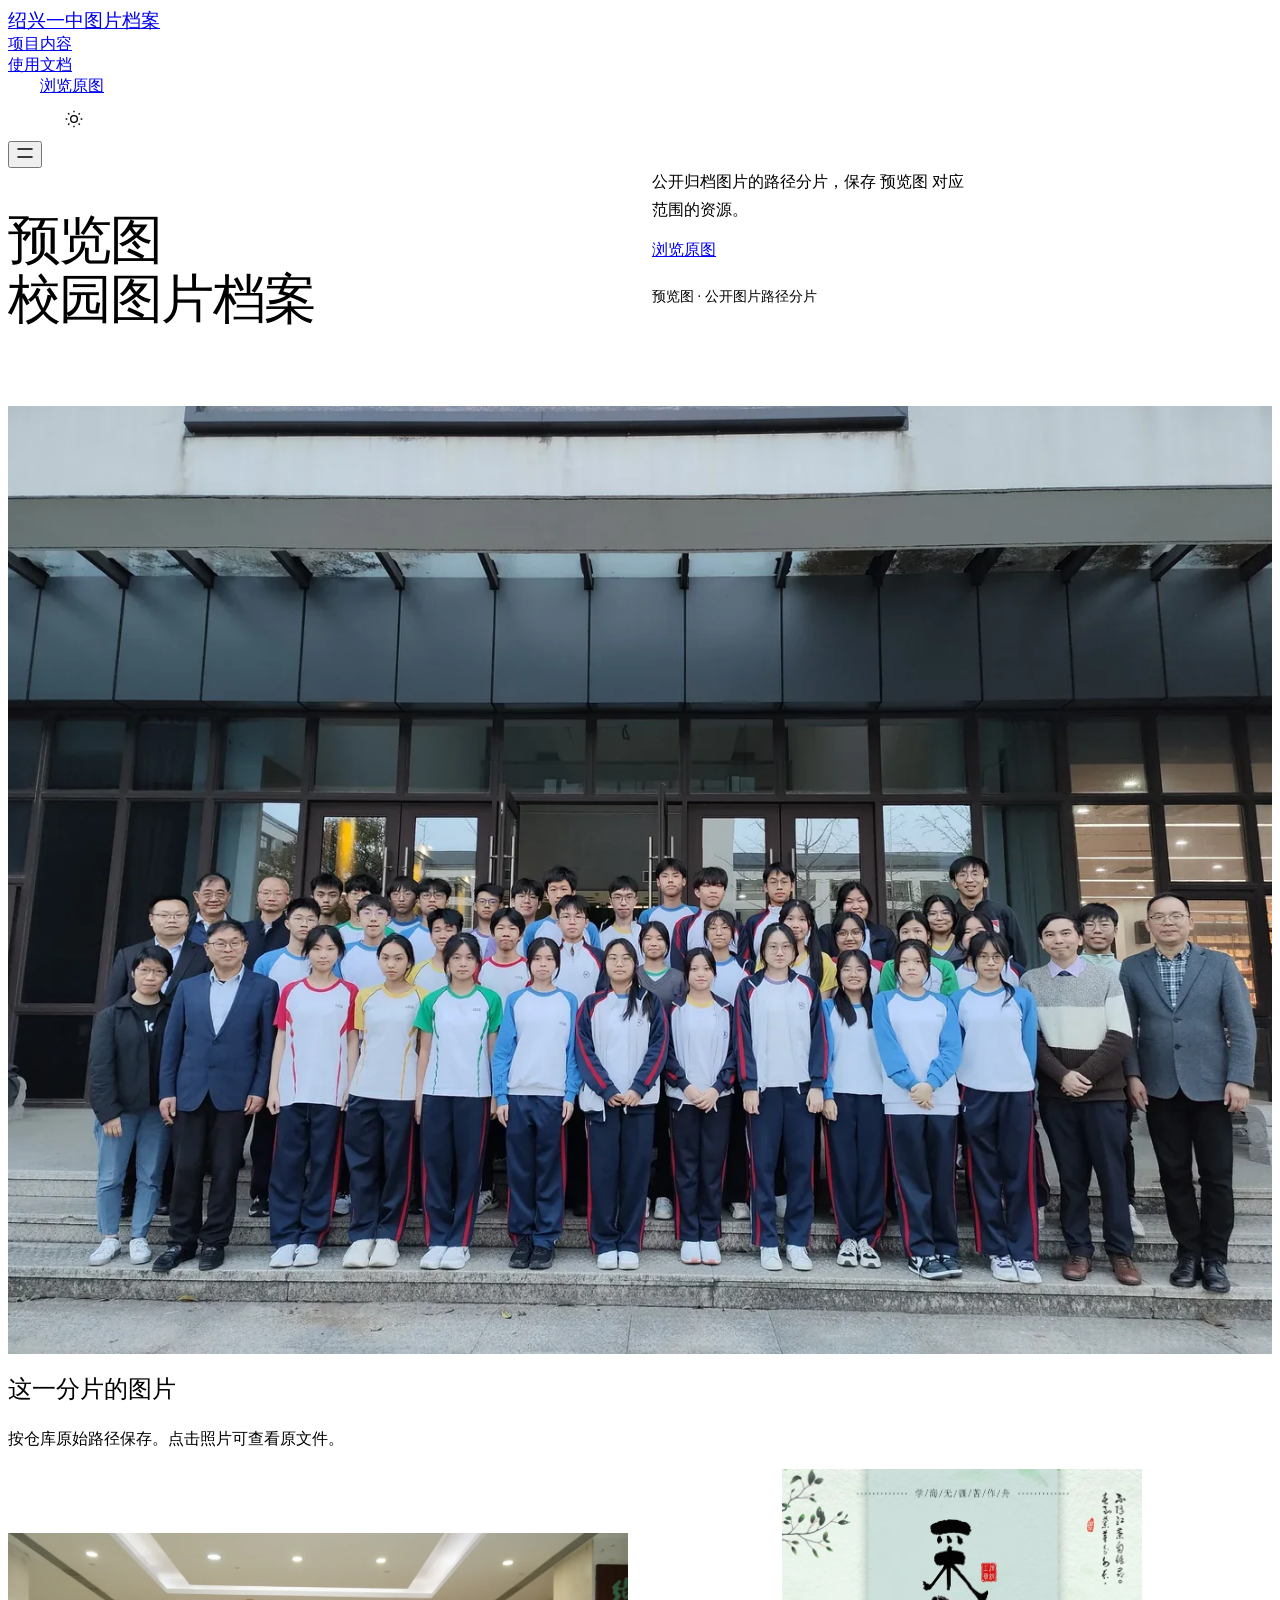
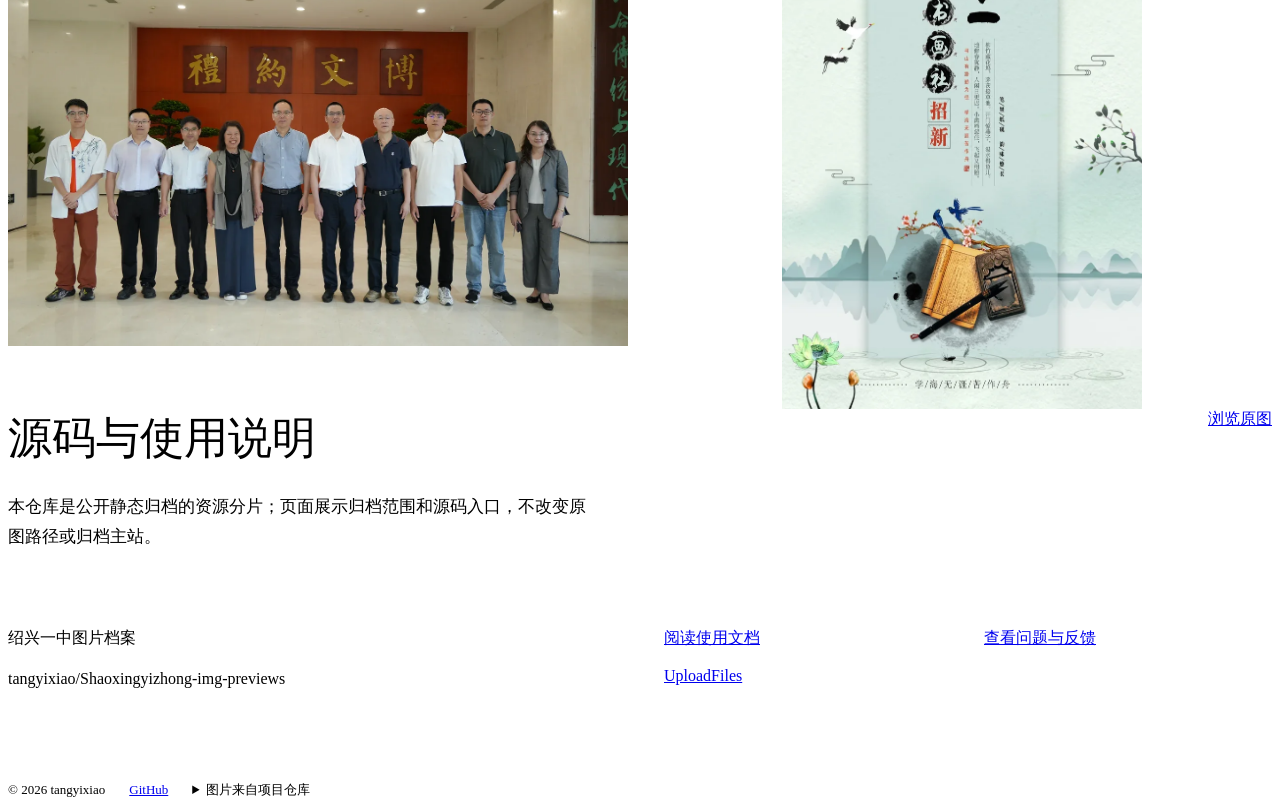
==== index.html @ d306069a "docs(pages): add project introduction website" ====
<!doctype html><html lang="zh-CN" data-type="product" data-radius="sharp" data-buttons="solid" data-motion data-page-mode="short" data-project="Shaoxingyizhong-img-previews"><head><meta charset="utf-8"><meta name="viewport" content="width=device-width, initial-scale=1, viewport-fit=cover"><meta name="page-type" content="product"><meta name="site-kind" content="other"><title>绍兴一中图片档案 · 预览图 校园图片档案</title><meta name="description" content="公开归档图片的路径分片，保存 预览图 对应范围的资源。"><link rel="stylesheet" href="assets/system.css"><link rel="stylesheet" href="assets/ui/cards.css"><link rel="stylesheet" href="assets/motion/motion.css"><link rel="stylesheet" href="assets/layout/layout.css"><link rel="stylesheet" href="assets/page.css"><!-- <html lang="en" data-radius="sharp">; keep this <style> after the links: layout.css resets --ly-scale -->
<style>
:root {
  --p-bg: #ffffff; --p-surface: #f0f0ed; --p-ink: #20201e; --p-muted: #595953;
  --p-accent: #8c3028; --p-accent-ink: #ffffff; --p-action: #8c3028; --p-action-ink: #ffffff;
  --p-inv-bg: #20201e; --p-inv-surface: #2d2d2b; --p-inv-ink: #ffffff; --p-inv-muted: #a2a2a1;
  --p-inv-accent: #ffffff; --p-inv-accent-ink: #20201e; --p-inv-action: #ffffff; --p-inv-action-ink: #20201e;
  --font-display: "Newsreader", Georgia, serif;
  --font-text: "Hanken Grotesk", system-ui, sans-serif;
  --display-weight: 400;
  --display-tracking: -0.018em;
  --display-tracking-xl: -0.025em;
  --ly-scale: 1.06;
}
</style><style>html[data-theme="light"]{--p-bg:#ffffff;--p-surface:#f0f0ed;--p-ink:#20201e;--p-muted:#595953;--p-accent:#8c3028;--p-accent-ink:#ffffff;--p-action:#8c3028;--p-action-ink:#ffffff;color-scheme:light}html[data-theme="dark"]{--p-bg:#131517;--p-surface:#202427;--p-ink:#f0f1f2;--p-muted:#b5bbc1;--p-accent:#e7a297;--p-accent-ink:#131517;--p-action:#e7a297;--p-action-ink:#131517;color-scheme:dark}</style><script src="assets/theme.js"></script><style>.photo-pair img{object-fit:contain}.photo-pair a{background:var(--surface)}@media(min-width:640px){.photo-pair{height:min(660px,calc(100svh - 360px));max-height:none}}</style><link rel="icon" href="favicon.svg" type="image/svg+xml"></head><body><!-- source: tangyixiao/Shaoxingyizhong-img-previews; hero: product; brand/material override of dealer recorded in plans. --><header class="nav"><div class="wrap nav__bar"><a class="skip-link" href="#top">跳到正文</a><a class="nav__logo" href="#top">绍兴一中图片档案</a><nav class="nav__links" aria-label="章节导航"><div class="nav__item"><a class="nav__link" href="#work">项目内容</a></div><div class="nav__item"><a class="nav__link" href="docs.html">使用文档</a></div></nav><div class="nav__actions"><a class="btn btn--primary" href="https://github.com/tangyixiao/Shaoxingyizhong-img-previews">浏览原图</a><button class="theme-toggle" type="button" data-theme-toggle aria-label="切换深浅色" aria-pressed="false"><svg width="20" height="20" viewBox="0 0 24 24" fill="none" stroke="currentColor" stroke-width="1.6" aria-hidden="true"><circle cx="12" cy="12" r="4"/><path d="M12 2v2m0 16v2M2 12h2m16 0h2M5 5l1.5 1.5m11 11L19 19M5 19l1.5-1.5m11-11L19 5"/></svg></button></div><button class="nav__toggle" type="button" aria-expanded="false" aria-label="菜单"><svg width="18" height="18" viewBox="0 0 18 18" aria-hidden="true"><path d="M2 5h14M2 13h14" stroke="currentColor" stroke-width="1.6" stroke-linecap="round"/></svg></button></div></header><main><section class="hero hero--product" id="top"><div class="wrap"><div class="hero-text hero__in"><div class="hero__head"><div><h1 id="hero-h">预览图<br>校园图片档案</h1></div><div class="product-intro"><p class="hero__lead">公开归档图片的路径分片，保存 预览图 对应范围的资源。</p><div class="btn-row"><a class="btn btn--primary" href="https://github.com/tangyixiao/Shaoxingyizhong-img-previews">浏览原图</a></div><p class="project-fact">预览图 · 公开图片路径分片</p></div></div><div class="hero__stage material-stage"><a class="project-picture m-zoom picture--contain" href="https://github.com/tangyixiao/Shaoxingyizhong-img-previews/blob/main/UploadFiles/xwzx/2024/3/202403291058050871.cdn-preview.jpg"><img src="assets/media/photo-1.webp" alt="学生集体合影，来自绍兴一中公开图片归档" fetchpriority="high"></a></div></div></div></section><section class="section ground-surface" id="work"><div class="wrap"><div class="section-head"><h2>这一分片的图片</h2><p>按仓库原始路径保存。点击照片可查看原文件。</p></div><div class="photo-pair"><a class="m-zoom" href="https://github.com/tangyixiao/Shaoxingyizhong-img-previews/blob/main/UploadFiles/xwzx/2026/8/202608201626529728.cdn-preview.jpg"><img src="assets/media/photo-2.webp" alt="交流活动合影，来自绍兴一中公开图片归档"></a><a class="m-zoom" href="https://github.com/tangyixiao/Shaoxingyizhong-img-previews/blob/main/UploadFiles/xwzx/2022/9/202209270935362743.cdn-preview.jpg"><img src="assets/media/photo-3.webp" alt="校园活动海报，来自绍兴一中公开图片归档"></a></div></div></section></main><footer class="footer closing footer--columns" id="use"><div class="wrap"><div class="closing-head"><h2>源码与使用说明</h2><p>本仓库是公开静态归档的资源分片；页面展示归档范围和源码入口，不改变原图路径或归档主站。</p><a class="btn btn--primary" href="https://github.com/tangyixiao/Shaoxingyizhong-img-previews">浏览原图</a></div><div class="closing-directory"><div class="footer__grid"><div><p class="footer-name">绍兴一中图片档案</p><p>tangyixiao/Shaoxingyizhong-img-previews</p></div><div class="resource-links"><a class="link" href="https://github.com/tangyixiao/Shaoxingyizhong-img-previews/blob/main/README.md">阅读使用文档</a><a class="link" href="https://github.com/tangyixiao/Shaoxingyizhong-img-previews/issues">查看问题与反馈</a><a class="link" href="https://github.com/tangyixiao/Shaoxingyizhong-img-previews/tree/main/UploadFiles">UploadFiles</a></div></div><div class="footer__legal"><span>© 2026 tangyixiao</span><a href="https://github.com/tangyixiao/Shaoxingyizhong-img-previews">GitHub</a><details class="credits"><summary>图片来自项目仓库</summary><ul><li><a href="https://github.com/tangyixiao/Shaoxingyizhong-img-previews/blob/main/UploadFiles/xwzx/2024/3/202403291058050871.cdn-preview.jpg">photo-1.webp</a></li><li><a href="https://github.com/tangyixiao/Shaoxingyizhong-img-previews/blob/main/UploadFiles/xwzx/2026/8/202608201626529728.cdn-preview.jpg">photo-2.webp</a></li><li><a href="https://github.com/tangyixiao/Shaoxingyizhong-img-previews/blob/main/UploadFiles/xwzx/2022/9/202209270935362743.cdn-preview.jpg">photo-3.webp</a></li></ul></details></div></div></div></footer><script type="module" src="assets/system.js"></script><script type="module" src="assets/motion/motion.js"></script><script type="module" src="assets/layout/layout.js"></script></body></html>
---- assets/page.css ----
/* Page composition over the unmodified taste system. Source excerpts and photographs are the work. */
:root{--font-text:"Geist","PingFang SC","Microsoft YaHei",sans-serif;--font-display:"Geist","PingFang SC","Microsoft YaHei",sans-serif}
h1,h2,h3{font-weight:500;text-wrap:balance}h1{max-width:16ch}p{line-height:1.75}.nav__logo{font-size:19px;max-width:45%;overflow-wrap:anywhere}.nav__links{margin-left:auto}.nav__actions{margin-left:32px}.project-fact{margin-top:32px;font-size:14px;color:var(--muted)}
.hero__text{min-width:0}.hero__lead{max-width:40ch}.hero__media.material-media{background:none;border:0;box-shadow:none}.hero__media.material-media> *{width:100%;height:100%;display:block}.material-media .source-preview{height:100%;min-height:480px}.project-picture{display:block;overflow:hidden;width:100%;height:100%;background:var(--surface)}.project-picture img{width:100%;height:100%;object-fit:cover;display:block}.picture--contain img{object-fit:contain}.picture--contain{background:var(--surface)}
.material-stage{overflow:hidden;min-height:0}.material-stage>.project-picture{border-radius:0;background:transparent}.material-stage .picture--contain img{object-fit:contain}.source-preview{display:flex;flex-direction:column;border:1px solid var(--line);background:var(--surface);overflow:hidden;border-radius:var(--r-lg);color:var(--ink)}.source-path{font:500 14px/1.5 var(--font-mono);padding:20px 24px;border-bottom:1px solid var(--line);overflow-wrap:anywhere}.source-preview pre{margin:0;padding:28px 24px;overflow:auto;white-space:pre-wrap;overflow-wrap:anywhere;min-height:0;font:400 15px/1.85 var(--font-mono);color:var(--ink)}
.project-fact:empty{display:none}.statement-source{margin-top:48px;height:320px}.statement-source .source-preview{height:100%}.hero--statement h1{max-width:18ch}.hero--statement .hero__lead{max-width:62ch}.hero--statement .hero__in{max-width:none}
.hero__head{display:grid;grid-template-columns:minmax(0,7fr) minmax(0,4fr);gap:72px}.hero--product h1{font-size:clamp(42px,5vw,72px);max-width:18ch;letter-spacing:-.035em;line-height:1.1}.hero--product .hero__lead{margin-top:0}.hero--product .material-stage{height:100%;min-height:260px;margin-top:32px}.product-intro{align-self:start}.product-intro .project-fact{margin-top:24px}
.work-grid{display:grid;grid-template-columns:minmax(0,5fr) minmax(0,6fr);gap:calc(100% / 12 + 24px)}.feature-rows{margin:0;padding:0;list-style:none}.feature-rows li{padding:24px 0;border-bottom:1px solid var(--line)}.feature-rows li:first-child{padding-top:0}.feature-rows h3{font-size:24px;line-height:1.4;margin:0 0 12px}.feature-rows p{margin:0;font-size:16px;line-height:1.75}.work-material{min-width:0;min-height:400px}.usage-block{height:100%;background:var(--surface);padding:32px;border:1px solid var(--line);border-radius:var(--r-lg);display:flex;flex-direction:column;gap:24px;justify-content:center}.usage-block>p{font-size:20px;margin:0}.usage-block pre{font:400 16px/1.8 var(--font-mono);margin:0;white-space:pre-wrap;overflow-wrap:anywhere}.usage-block .link{align-self:flex-start}.supporting-pictures{display:grid;grid-template-columns:1fr;gap:24px;height:100%;max-height:480px}.supporting-pictures>.project-picture{min-height:0;max-height:228px}.supporting-pictures>.project-picture:only-child{max-height:480px}
.photo-pair{display:grid;grid-template-columns:1fr 1fr;gap:24px;height:calc(100% - 140px);min-height:300px;max-height:520px}.photo-pair a{display:block;overflow:hidden}.photo-pair img{width:100%;height:100%;object-fit:cover;display:block}.flag-field{display:grid;grid-template-columns:repeat(4,1fr);gap:48px;align-items:center;justify-items:center;width:100%;height:100%}.flag-field a{display:block;width:100%;overflow:hidden}.flag-field img{display:block;width:100%;height:auto;max-height:320px;object-fit:contain;image-rendering:auto}
.closing-head{display:grid;grid-template-columns:1fr auto;gap:24px 72px;align-content:start}.closing-head h2{grid-column:1;font-size:clamp(30px,3.4vw,48px);margin:0}.closing-head>p{grid-column:1;max-width:68ch;margin:0;font-size:17px}.closing-head>.btn{grid-column:2;grid-row:1/3;align-self:start}.closing-directory{display:flex;flex-direction:column;justify-content:flex-end;min-height:0}.footer.closing>.wrap{display:grid;grid-template-rows:1fr 1fr;gap:48px}.footer__grid{display:grid;grid-template-columns:1fr 1fr;gap:48px}.footer-name{font-size:32px;line-height:1.3;font-weight:500;margin:0 0 16px}.footer__grid p{font-size:16px}.resource-links{display:grid;grid-template-columns:1fr 1fr;gap:18px 32px;align-content:start}.resource-links .link{font-size:16px;overflow-wrap:anywhere;justify-self:start}.footer__legal{display:flex;align-items:baseline;flex-wrap:wrap;gap:24px;font-size:13px;border-top:1px solid var(--line);margin-top:48px;padding-top:24px}.credits summary{cursor:pointer}.credits ul{padding-left:16px}.credits a{overflow-wrap:anywhere}
html[data-project="OJ-NEXUS"] .source-preview,html[data-project="OJ-NEXUS"] .usage-block{border-radius:4px}html[data-project="OJ-NEXUS"] *{animation:none!important}
@media(min-width:640px) and (max-width:1023px){.work-grid{grid-template-columns:1fr;gap:32px}.feature-rows{display:grid;grid-template-columns:repeat(3,1fr);gap:24px}.feature-rows li{padding:0;border:0}.feature-rows h3{font-size:20px}.work-material{min-height:260px;height:300px}.hero__head{gap:32px}.material-media .source-preview{min-height:240px}.photo-pair{height:440px}.statement-source{height:300px}}
@media(max-width:639px){.nav__logo{font-size:16px;max-width:48%}.nav__actions{margin-left:auto}.nav__actions .btn{padding-inline:16px;font-size:14px}.hero--split h1,.hero--statement h1,.hero--product h1{font-size:clamp(30px,9vw,38px);line-height:1.15;max-width:18ch}.hero__lead{font-size:18px;line-height:1.65}.project-fact{margin-top:16px;font-size:13px}.hero__media.material-media{height:auto;min-height:0;flex:1}.material-media .source-preview{min-height:0;height:100%}.source-path{padding:12px 16px;font-size:13px}.source-preview pre{padding:16px;font-size:13px;line-height:1.7}.hero__head{display:block}.hero--product .hero__lead{margin-top:20px}.hero--product .material-stage{min-height:180px;margin-top:24px;flex:1}.hero--product .hero__in{display:flex;flex-direction:column}.hero--product .product-intro .project-fact{margin-top:16px}.work-grid{grid-template-columns:1fr;gap:32px}.feature-rows{display:block}.feature-rows li{padding:16px 0}.feature-rows h3{font-size:20px;margin-bottom:8px}.feature-rows p{font-size:16px}.work-material{min-height:220px;height:260px}.usage-block{padding:24px;gap:16px}.usage-block pre{font-size:14px}.photo-pair{grid-template-columns:1fr;gap:16px;height:calc(100% - 130px);max-height:none;min-height:0}.photo-pair a{min-height:180px}.flag-field{grid-template-columns:repeat(2,1fr);gap:24px}.flag-field img{max-height:140px}.statement-source{height:220px;margin-top:24px}.closing-head{display:flex;flex-direction:column;gap:24px}.closing-head>p{font-size:16px}.closing-head>.btn{align-self:stretch}.footer.closing>.wrap{grid-template-rows:auto 1fr;gap:48px}.footer__grid{grid-template-columns:1fr;gap:24px}.footer-name{font-size:28px}.resource-links{gap:16px}.footer__legal{margin-top:32px;gap:16px}.supporting-pictures{max-height:260px;grid-template-columns:1fr 1fr;gap:12px}.supporting-pictures>.project-picture{max-height:none}.photo-pair img{object-fit:cover}#work:has(.work-grid){--hm:2}#use{--hm:2}}
.skip-link{position:absolute;left:-10000px;top:auto;width:1px;height:1px;overflow:hidden}.skip-link:focus{left:var(--gutter);top:8px;width:auto;height:auto;background:var(--bg);padding:16px;z-index:20}.hero__head>:first-child{grid-column:1}.hero__head>.product-intro{grid-column:2}.hero--product .hero__stage.material-stage{border-radius:0}
@media(min-width:640px) and (max-width:1023px){.work-material{height:42vh;min-height:320px}.supporting-pictures{max-height:none}.supporting-pictures>.project-picture:only-child{max-height:none}.supporting-pictures>.project-picture{max-height:none;flex:1}.supporting-pictures{grid-template-rows:1fr 1fr}}
@media(max-width:639px){#work:has(.work-grid),#use{--hm:1}.nav__logo{max-width:53%;font-size:15px}.nav__actions{margin-left:auto}.nav__actions .btn{padding-inline:12px}.hero--product .hero__stage.material-stage{aspect-ratio:auto;flex:1}.hero__head>:first-child,.hero__head>.product-intro{grid-column:auto}}
.theme-toggle{height:44px;width:44px;display:grid;place-items:center;flex:0 0 44px;cursor:pointer;color:var(--ink);background:transparent;border:1px solid var(--line);border-radius:var(--r-btn);margin-left:12px;transition:background 180ms,transform 180ms}.theme-toggle:hover{background:var(--surface)}.theme-toggle:active{transform:translateY(1px)}.theme-toggle:focus-visible{outline:2px solid var(--accent);outline-offset:3px}
@media(min-width:1024px){.work-material{height:500px;min-height:500px}.work-material>.source-preview{height:100%}.hero--split h1{font-size:clamp(38px,4.5vw,64px)}}
@media(max-width:639px){.nav__logo{max-width:42%;font-size:14px}.nav__actions{margin-left:auto}.nav__toggle{margin-left:8px}.theme-toggle{margin-left:8px;width:36px;flex-basis:36px;height:40px}.nav__actions .btn{font-size:13px;padding-inline:10px}.nav__logo{line-height:1.3}.hero--product h1{font-size:32px}.source-path{line-height:1.6}}
@media(min-width:1024px){.hero__head{grid-template-columns:repeat(12,minmax(0,1fr));gap:24px;align-items:start}.hero__head>:first-child{grid-column:1/span 6}.hero__head>.product-intro{grid-column:7/span 6}.hero--product h1,.hero--split h1{font-size:60px}.work-grid{grid-template-columns:repeat(12,minmax(0,1fr));gap:24px}.feature-rows{grid-column:1/span 6;padding-right:48px}.work-material{grid-column:7/span 6}.work-grid .source-preview{height:100%}}
@media(min-width:640px) and (max-width:1023px){.hero__head{display:block}.product-intro{margin-top:24px}.product-intro .hero__lead{max-width:60ch}.hero--product h1{max-width:none}.hero__head .project-fact{margin-top:16px}.hero--product .hero__stage.material-stage{margin-top:24px}}
@media(max-width:639px){.work-material{height:236px;min-height:236px}.feature-rows h3{font-size:19px}.feature-rows li{padding:14px 0}.feature-rows p{line-height:1.65}}
@media(min-width:1024px){.work-material{height:min(500px,calc(100svh - 300px));min-height:0}.hero--product h1{font-size:clamp(40px,4.16vw,60px)}}
.work-material>.source-preview{height:100%}.source-preview pre{flex:1}.usage-block{justify-content:space-between}.supporting-pictures:has(>:only-child){grid-template-rows:1fr}
/* Real quoted source can contain arrays, Markdown brackets and the word placeholder.
   Keep kit diagnostics intact, but do not outline authentic source as unfinished page copy. */
.source-preview code[data-placeholder],.usage-block code[data-placeholder],.docs-markdown [data-placeholder]{outline:none}
.hero--product .hero__stage.material-stage{background:none}
.nav:not(.is-open) .nav__actions>.theme-toggle{display:grid}
@media(max-width:639px){.nav__logo{white-space:normal;max-width:40%;font-size:13px;line-height:1.35;min-width:0}.nav__bar{gap:8px}.nav__actions{gap:8px}.nav .nav__actions>.theme-toggle{margin-left:0}}
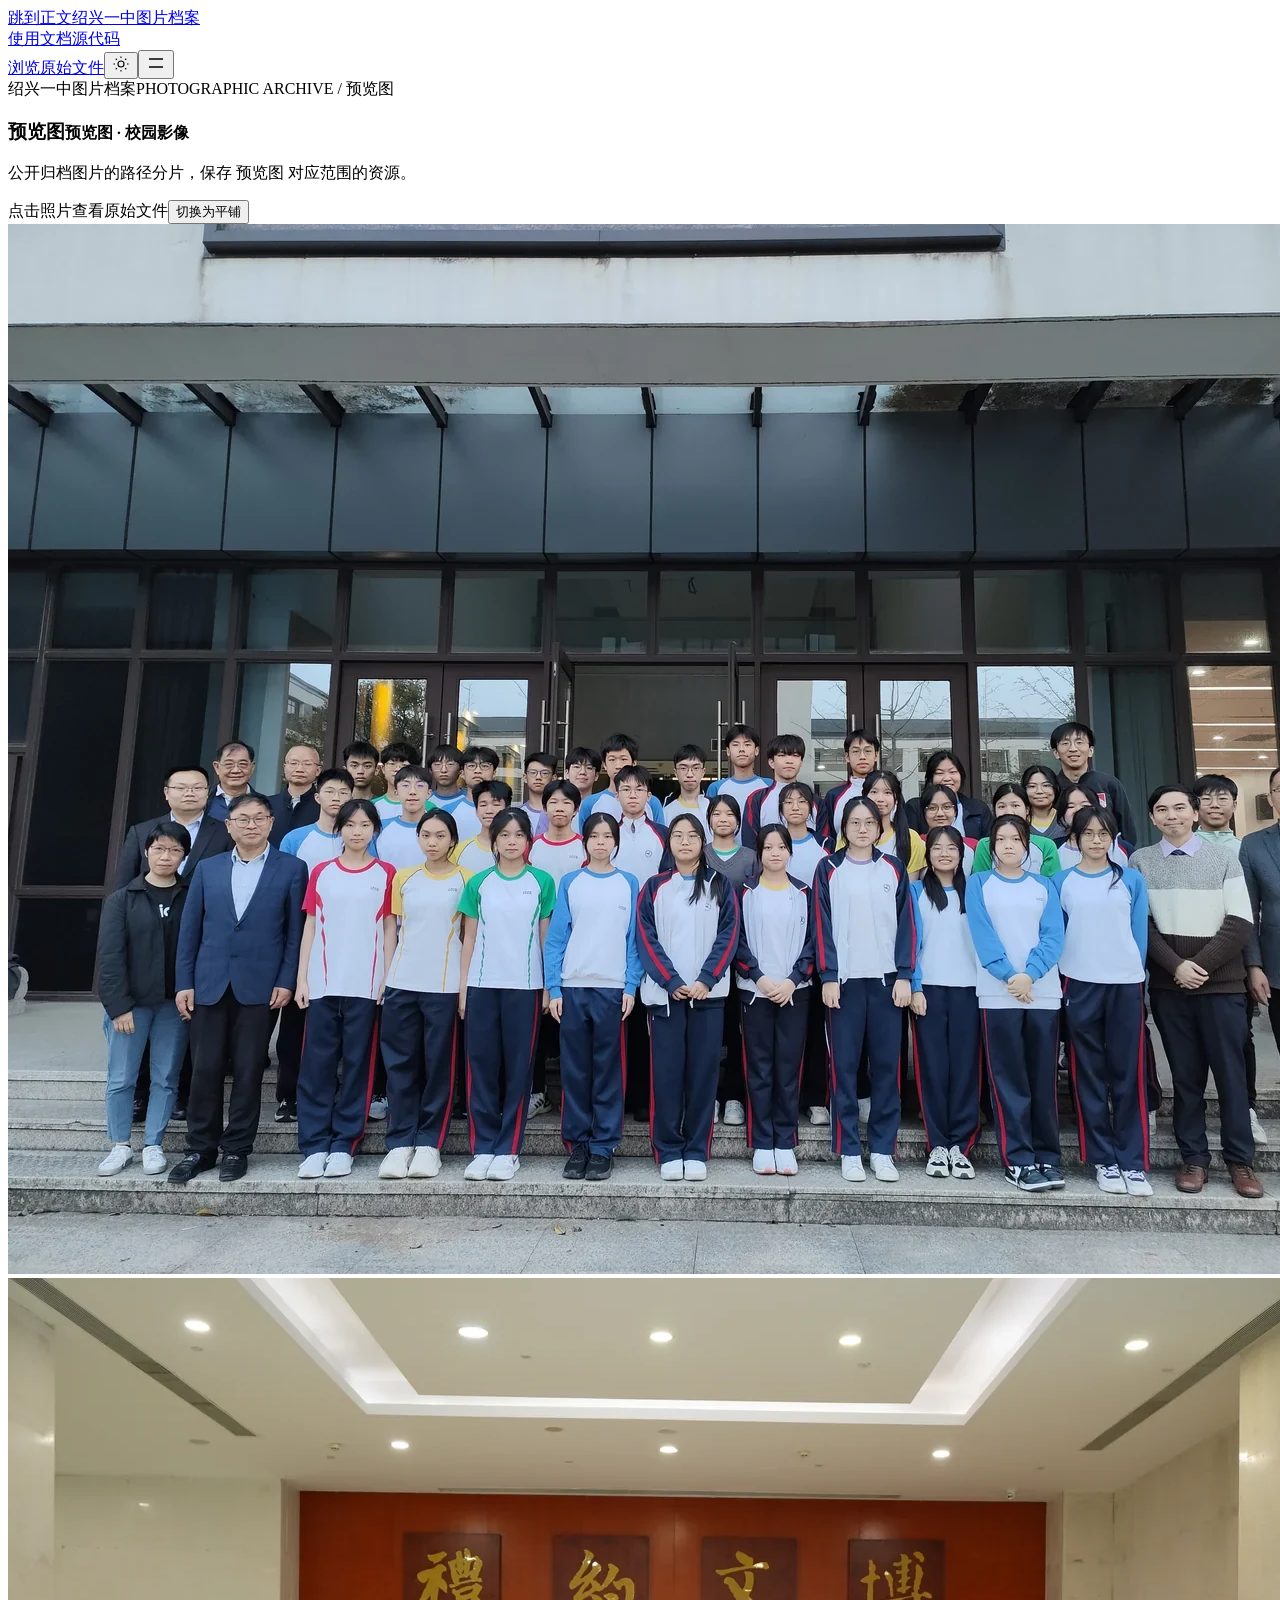
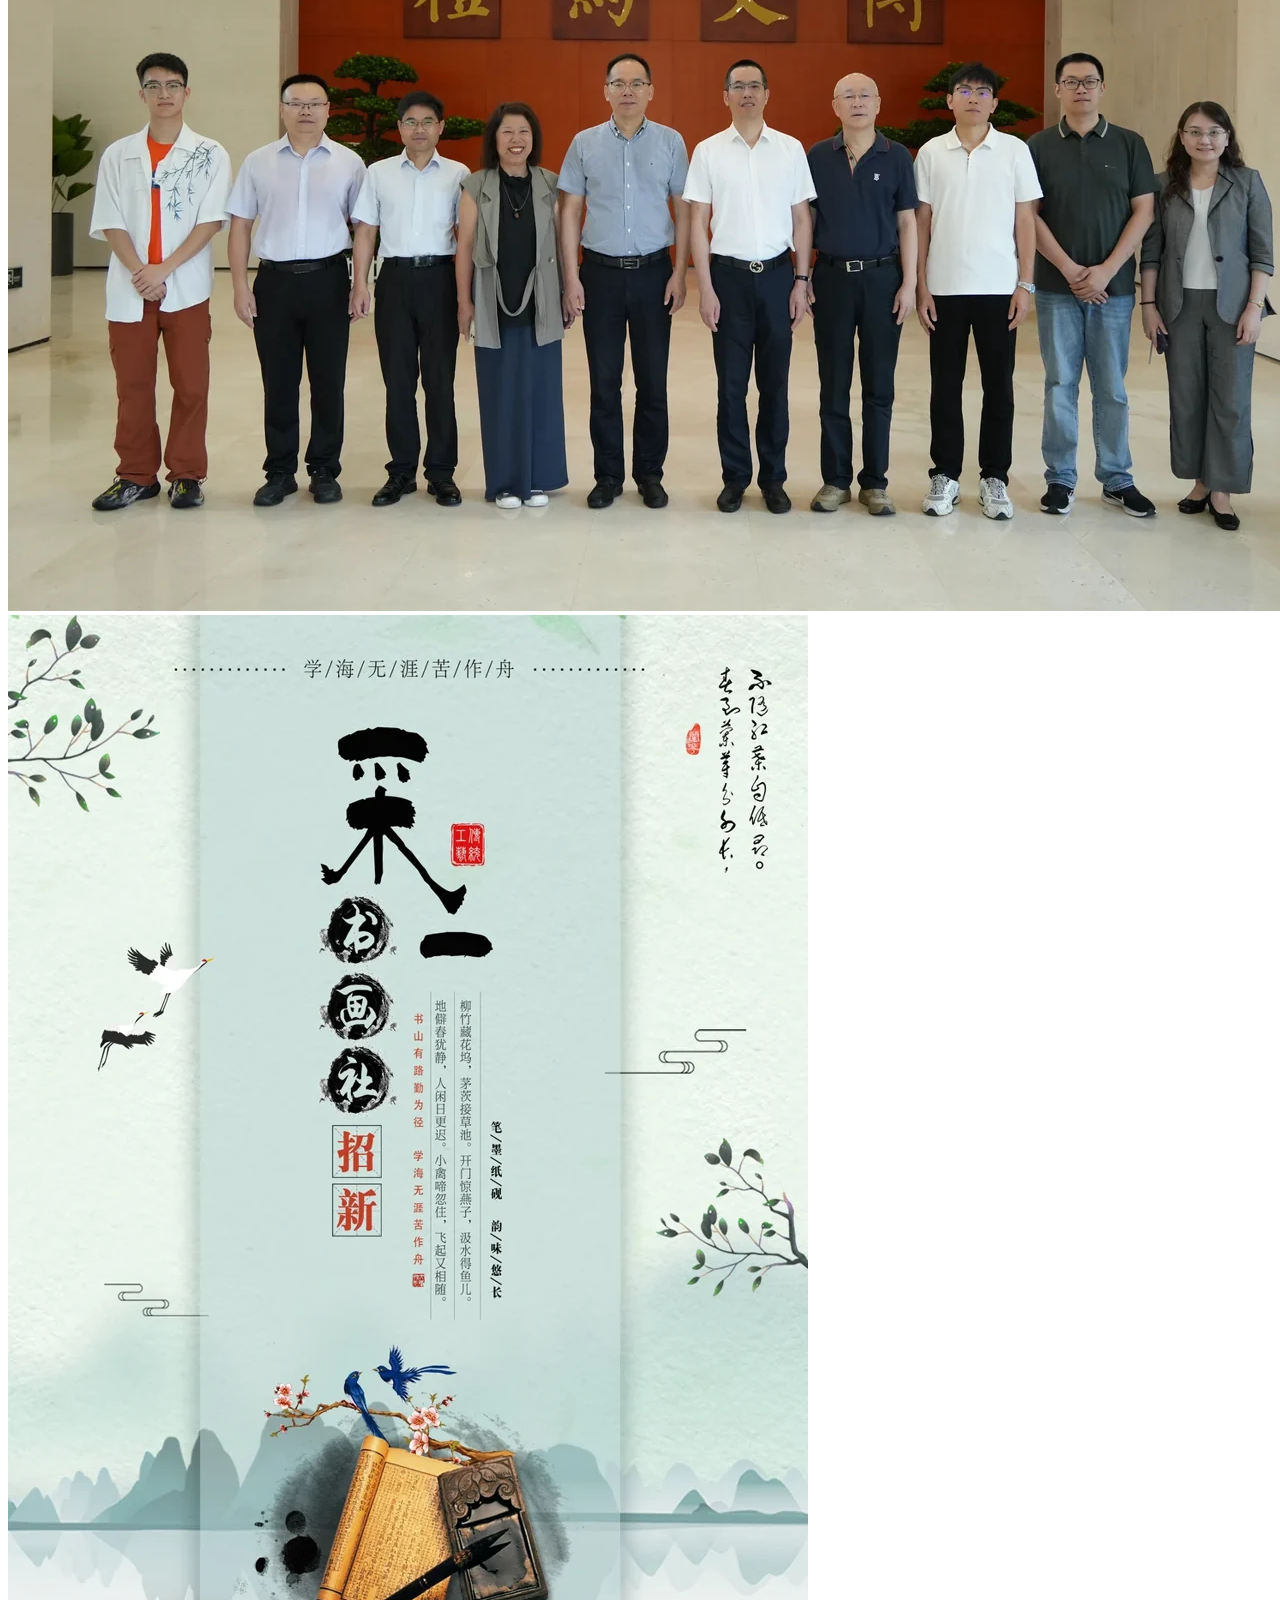
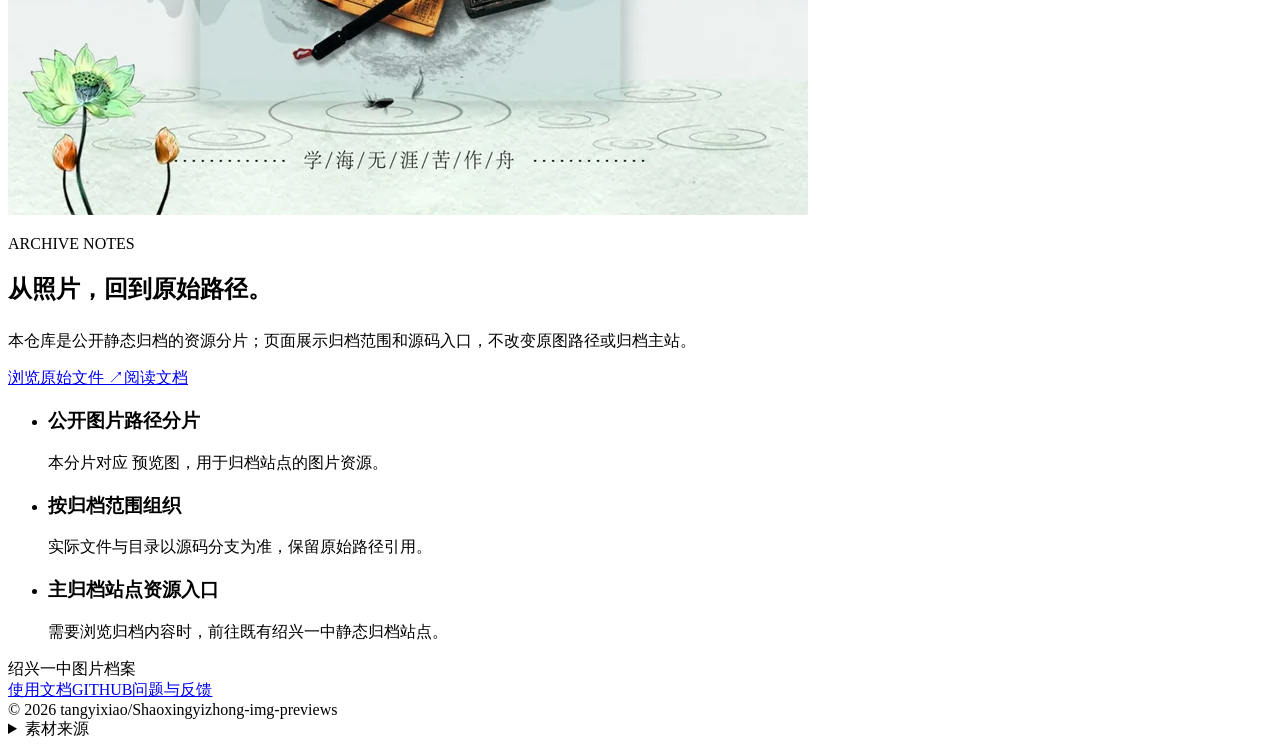
==== commit abdfa695: "docs(pages): polish source and mobile presentation" ====
--- a/index.html
+++ b/index.html
@@ -1,15 +1 @@
-<!doctype html><html lang="zh-CN" data-type="product" data-radius="sharp" data-buttons="solid" data-motion data-page-mode="short" data-project="Shaoxingyizhong-img-previews"><head><meta charset="utf-8"><meta name="viewport" content="width=device-width, initial-scale=1, viewport-fit=cover"><meta name="page-type" content="product"><meta name="site-kind" content="other"><title>绍兴一中图片档案 · 预览图 校园图片档案</title><meta name="description" content="公开归档图片的路径分片，保存 预览图 对应范围的资源。"><link rel="stylesheet" href="assets/system.css"><link rel="stylesheet" href="assets/ui/cards.css"><link rel="stylesheet" href="assets/motion/motion.css"><link rel="stylesheet" href="assets/layout/layout.css"><link rel="stylesheet" href="assets/page.css"><!-- <html lang="en" data-radius="sharp">; keep this <style> after the links: layout.css resets --ly-scale -->
-<style>
-:root {
-  --p-bg: #ffffff; --p-surface: #f0f0ed; --p-ink: #20201e; --p-muted: #595953;
-  --p-accent: #8c3028; --p-accent-ink: #ffffff; --p-action: #8c3028; --p-action-ink: #ffffff;
-  --p-inv-bg: #20201e; --p-inv-surface: #2d2d2b; --p-inv-ink: #ffffff; --p-inv-muted: #a2a2a1;
-  --p-inv-accent: #ffffff; --p-inv-accent-ink: #20201e; --p-inv-action: #ffffff; --p-inv-action-ink: #20201e;
-  --font-display: "Newsreader", Georgia, serif;
-  --font-text: "Hanken Grotesk", system-ui, sans-serif;
-  --display-weight: 400;
-  --display-tracking: -0.018em;
-  --display-tracking-xl: -0.025em;
-  --ly-scale: 1.06;
-}
-</style><style>html[data-theme="light"]{--p-bg:#ffffff;--p-surface:#f0f0ed;--p-ink:#20201e;--p-muted:#595953;--p-accent:#8c3028;--p-accent-ink:#ffffff;--p-action:#8c3028;--p-action-ink:#ffffff;color-scheme:light}html[data-theme="dark"]{--p-bg:#131517;--p-surface:#202427;--p-ink:#f0f1f2;--p-muted:#b5bbc1;--p-accent:#e7a297;--p-accent-ink:#131517;--p-action:#e7a297;--p-action-ink:#131517;color-scheme:dark}</style><script src="assets/theme.js"></script><style>.photo-pair img{object-fit:contain}.photo-pair a{background:var(--surface)}@media(min-width:640px){.photo-pair{height:min(660px,calc(100svh - 360px));max-height:none}}</style><link rel="icon" href="favicon.svg" type="image/svg+xml"></head><body><!-- source: tangyixiao/Shaoxingyizhong-img-previews; hero: product; brand/material override of dealer recorded in plans. --><header class="nav"><div class="wrap nav__bar"><a class="skip-link" href="#top">跳到正文</a><a class="nav__logo" href="#top">绍兴一中图片档案</a><nav class="nav__links" aria-label="章节导航"><div class="nav__item"><a class="nav__link" href="#work">项目内容</a></div><div class="nav__item"><a class="nav__link" href="docs.html">使用文档</a></div></nav><div class="nav__actions"><a class="btn btn--primary" href="https://github.com/tangyixiao/Shaoxingyizhong-img-previews">浏览原图</a><button class="theme-toggle" type="button" data-theme-toggle aria-label="切换深浅色" aria-pressed="false"><svg width="20" height="20" viewBox="0 0 24 24" fill="none" stroke="currentColor" stroke-width="1.6" aria-hidden="true"><circle cx="12" cy="12" r="4"/><path d="M12 2v2m0 16v2M2 12h2m16 0h2M5 5l1.5 1.5m11 11L19 19M5 19l1.5-1.5m11-11L19 5"/></svg></button></div><button class="nav__toggle" type="button" aria-expanded="false" aria-label="菜单"><svg width="18" height="18" viewBox="0 0 18 18" aria-hidden="true"><path d="M2 5h14M2 13h14" stroke="currentColor" stroke-width="1.6" stroke-linecap="round"/></svg></button></div></header><main><section class="hero hero--product" id="top"><div class="wrap"><div class="hero-text hero__in"><div class="hero__head"><div><h1 id="hero-h">预览图<br>校园图片档案</h1></div><div class="product-intro"><p class="hero__lead">公开归档图片的路径分片，保存 预览图 对应范围的资源。</p><div class="btn-row"><a class="btn btn--primary" href="https://github.com/tangyixiao/Shaoxingyizhong-img-previews">浏览原图</a></div><p class="project-fact">预览图 · 公开图片路径分片</p></div></div><div class="hero__stage material-stage"><a class="project-picture m-zoom picture--contain" href="https://github.com/tangyixiao/Shaoxingyizhong-img-previews/blob/main/UploadFiles/xwzx/2024/3/202403291058050871.cdn-preview.jpg"><img src="assets/media/photo-1.webp" alt="学生集体合影，来自绍兴一中公开图片归档" fetchpriority="high"></a></div></div></div></section><section class="section ground-surface" id="work"><div class="wrap"><div class="section-head"><h2>这一分片的图片</h2><p>按仓库原始路径保存。点击照片可查看原文件。</p></div><div class="photo-pair"><a class="m-zoom" href="https://github.com/tangyixiao/Shaoxingyizhong-img-previews/blob/main/UploadFiles/xwzx/2026/8/202608201626529728.cdn-preview.jpg"><img src="assets/media/photo-2.webp" alt="交流活动合影，来自绍兴一中公开图片归档"></a><a class="m-zoom" href="https://github.com/tangyixiao/Shaoxingyizhong-img-previews/blob/main/UploadFiles/xwzx/2022/9/202209270935362743.cdn-preview.jpg"><img src="assets/media/photo-3.webp" alt="校园活动海报，来自绍兴一中公开图片归档"></a></div></div></section></main><footer class="footer closing footer--columns" id="use"><div class="wrap"><div class="closing-head"><h2>源码与使用说明</h2><p>本仓库是公开静态归档的资源分片；页面展示归档范围和源码入口，不改变原图路径或归档主站。</p><a class="btn btn--primary" href="https://github.com/tangyixiao/Shaoxingyizhong-img-previews">浏览原图</a></div><div class="closing-directory"><div class="footer__grid"><div><p class="footer-name">绍兴一中图片档案</p><p>tangyixiao/Shaoxingyizhong-img-previews</p></div><div class="resource-links"><a class="link" href="https://github.com/tangyixiao/Shaoxingyizhong-img-previews/blob/main/README.md">阅读使用文档</a><a class="link" href="https://github.com/tangyixiao/Shaoxingyizhong-img-previews/issues">查看问题与反馈</a><a class="link" href="https://github.com/tangyixiao/Shaoxingyizhong-img-previews/tree/main/UploadFiles">UploadFiles</a></div></div><div class="footer__legal"><span>© 2026 tangyixiao</span><a href="https://github.com/tangyixiao/Shaoxingyizhong-img-previews">GitHub</a><details class="credits"><summary>图片来自项目仓库</summary><ul><li><a href="https://github.com/tangyixiao/Shaoxingyizhong-img-previews/blob/main/UploadFiles/xwzx/2024/3/202403291058050871.cdn-preview.jpg">photo-1.webp</a></li><li><a href="https://github.com/tangyixiao/Shaoxingyizhong-img-previews/blob/main/UploadFiles/xwzx/2026/8/202608201626529728.cdn-preview.jpg">photo-2.webp</a></li><li><a href="https://github.com/tangyixiao/Shaoxingyizhong-img-previews/blob/main/UploadFiles/xwzx/2022/9/202209270935362743.cdn-preview.jpg">photo-3.webp</a></li></ul></details></div></div></div></footer><script type="module" src="assets/system.js"></script><script type="module" src="assets/motion/motion.js"></script><script type="module" src="assets/layout/layout.js"></script></body></html>+<!doctype html><html lang="zh-CN" data-project="Shaoxingyizhong-img-previews" data-family="archive"><head><meta charset="utf-8"><meta name="viewport" content="width=device-width, initial-scale=1"><meta name="description" content="公开归档图片的路径分片，保存 预览图 对应范围的资源。"><meta name="color-scheme" content="light dark"><title>绍兴一中图片档案 · 公开归档图片的路径分片</title><link rel="stylesheet" href="assets/fonts/fonts.css"><link rel="stylesheet" href="assets/fonts/display.css"><link rel="stylesheet" href="assets/site.css"><link rel="stylesheet" href="assets/docs-v3.css"><link rel="stylesheet" href="assets/polish.css"><style>:root{--font-body:"Hanken Grotesk","PingFang SC","Microsoft YaHei",sans-serif;--font-text:var(--font-body);--model-accent:var(--accent);--font-display:"Space Grotesk","Songti SC","SimSun",serif;--font-mono:"Geist Mono","SFMono-Regular",Consolas,monospace}html[data-theme="light"]{--bg:#D8E6DF;--surface:#EDF3E9;--ink:#243F35;--muted:#50695d;--accent:#2d6e5e;--accent-ink:#FFFFFF;--line:color-mix(in srgb,#243F35 19%,transparent);color-scheme:light}html[data-theme="dark"]{--bg:#142820;--surface:#233C31;--ink:#E5F2E6;--muted:#9fc4ae;--accent:#83ceaf;--accent-ink:#000000;--line:color-mix(in srgb,#E5F2E6 19%,transparent);color-scheme:dark}</style><script src="assets/theme.js"></script><link rel="icon" type="image/svg+xml" href="favicon.svg"></head><body><header class="nav site-nav"><div class="wrap nav-inner"><a class="skip-link" href="#top">跳到正文</a><a class="site-brand" href="index.html">绍兴一中图片档案</a><nav class="site-links" aria-label="项目导航"><a href="docs.html">使用文档</a><a href="https://github.com/tangyixiao/Shaoxingyizhong-img-previews">源代码</a></nav><div class="nav-controls"><a class="btn nav-cta" href="https://github.com/tangyixiao/Shaoxingyizhong-img-previews">浏览原始文件</a><button class="site-theme" type="button" data-theme-toggle aria-label="切换深浅色" aria-pressed="false"><svg width="18" height="18" viewBox="0 0 24 24" fill="none" stroke="currentColor" stroke-width="1.5" aria-hidden="true"><circle cx="12" cy="12" r="4"/><path d="M12 2v2m0 16v2M2 12h2m16 0h2M5 5l1.5 1.5m11 11L19 19M5 19l1.5-1.5m11-11L19 5"/></svg></button><button class="site-menu-toggle" data-menu-toggle type="button" aria-label="菜单" aria-expanded="false" aria-controls="site-drawer"><svg width="20" height="20" viewBox="0 0 20 20" fill="none" stroke="currentColor" stroke-width="1.4" aria-hidden="true"><path d="M3 6h14M3 14h14"/></svg></button></div></div><nav class="site-drawer" id="site-drawer" hidden><a href="index.html">项目首页</a><a href="docs.html">使用文档</a><a href="https://github.com/tangyixiao/Shaoxingyizhong-img-previews">查看源码</a><p class="drawer-note">绍兴一中图片档案</p></nav></header><main id="top"><article class="archive-layout-ribbon"><section class="archive-hero"><div class="wrap"><div class="archive-masthead"><span>绍兴一中图片档案</span><span>PHOTOGRAPHIC ARCHIVE / 预览图</span></div><div class="archive-heading"><h1 class="archive-year">预览图<small>预览图 · 校园影像</small></h1><p class="lede">公开归档图片的路径分片，保存 预览图 对应范围的资源。</p></div><div class="archive-controls"><span>点击照片查看原始文件</span><button type="button" data-depth-toggle aria-controls="photo-wall" aria-pressed="true">切换为平铺</button></div><div class="photo-wall is-depth" id="photo-wall"><a class="archive-print" href="https://github.com/tangyixiao/Shaoxingyizhong-img-previews/blob/main/UploadFiles/xwzx/2024/3/202403291058050871.cdn-preview.jpg"><img src="assets/media/photo-1.webp" alt="学生集体合影，来自绍兴一中公开图片归档"></a><a class="archive-print" href="https://github.com/tangyixiao/Shaoxingyizhong-img-previews/blob/main/UploadFiles/xwzx/2026/8/202608201626529728.cdn-preview.jpg"><img src="assets/media/photo-2.webp" alt="交流活动合影，来自绍兴一中公开图片归档"></a><a class="archive-print" href="https://github.com/tangyixiao/Shaoxingyizhong-img-previews/blob/main/UploadFiles/xwzx/2022/9/202209270935362743.cdn-preview.jpg"><img src="assets/media/photo-3.webp" alt="校园活动海报，来自绍兴一中公开图片归档"></a></div></div></section><section class="section top-rule"><div class="wrap archive-links"><div><p class="section-number">ARCHIVE NOTES</p><h2>从照片，回到原始路径。</h2><p class="lede" style="margin-top:26px">本仓库是公开静态归档的资源分片；页面展示归档范围和源码入口，不改变原图路径或归档主站。</p><div class="actions"><a class="btn" href="https://github.com/tangyixiao/Shaoxingyizhong-img-previews">浏览原始文件 <span aria-hidden="true">↗</span></a><a class="btn secondary" href="docs.html">阅读文档</a></div></div><div class="archive-source"><ul class="caps"><li><h3>公开图片路径分片</h3><p>本分片对应 预览图，用于归档站点的图片资源。</p></li><li><h3>按归档范围组织</h3><p>实际文件与目录以源码分支为准，保留原始路径引用。</p></li><li><h3>主归档站点资源入口</h3><p>需要浏览归档内容时，前往既有绍兴一中静态归档站点。</p></li></ul></div></div></section></article></main><footer class="site-footer"><div class="wrap"><div class="footer-top"><span class="footer-name">绍兴一中图片档案</span><nav class="footer-links"><a href="docs.html">使用文档</a><a href="https://github.com/tangyixiao/Shaoxingyizhong-img-previews">GITHUB</a><a href="https://github.com/tangyixiao/Shaoxingyizhong-img-previews/issues">问题与反馈</a></nav></div><div class="footer-bottom"><span>© 2026 tangyixiao/Shaoxingyizhong-img-previews</span><details><summary>素材来源</summary><ul><li><a href="https://github.com/tangyixiao/Shaoxingyizhong-img-previews/blob/main/UploadFiles/xwzx/2024/3/202403291058050871.cdn-preview.jpg">UploadFiles/xwzx/2024/3/202403291058050871.cdn-preview.jpg</a></li><li><a href="https://github.com/tangyixiao/Shaoxingyizhong-img-previews/blob/main/UploadFiles/xwzx/2026/8/202608201626529728.cdn-preview.jpg">UploadFiles/xwzx/2026/8/202608201626529728.cdn-preview.jpg</a></li><li><a href="https://github.com/tangyixiao/Shaoxingyizhong-img-previews/blob/main/UploadFiles/xwzx/2022/9/202209270935362743.cdn-preview.jpg">UploadFiles/xwzx/2022/9/202209270935362743.cdn-preview.jpg</a></li></ul></details></div></div></footer><script src="assets/site.js" defer></script><script src="assets/docs-v3.js" defer></script></body></html>
--- a/assets/fonts/fonts.css
+++ b/assets/fonts/fonts.css
@@ -0,0 +1,49 @@
+@font-face {
+  font-family: 'Hanken Grotesk';
+  font-style: normal;
+  font-weight: 400;
+  font-display: swap;
+  src: url(cf4b8930b864b433.woff2) format('truetype');
+}
+@font-face {
+  font-family: 'Hanken Grotesk';
+  font-style: normal;
+  font-weight: 500;
+  font-display: swap;
+  src: url(bac34dd4b9537444.woff2) format('truetype');
+}
+@font-face {
+  font-family: 'Hanken Grotesk';
+  font-style: normal;
+  font-weight: 600;
+  font-display: swap;
+  src: url(0b905a4fc43ece05.woff2) format('truetype');
+}
+@font-face {
+  font-family: 'Newsreader';
+  font-style: normal;
+  font-weight: 400;
+  font-display: swap;
+  src: url(d6c65600eb0149bc.woff2) format('truetype');
+}
+@font-face {
+  font-family: 'Newsreader';
+  font-style: normal;
+  font-weight: 500;
+  font-display: swap;
+  src: url(3208926ba69d6886.woff2) format('truetype');
+}
+@font-face {
+  font-family: 'Newsreader';
+  font-style: normal;
+  font-weight: 600;
+  font-display: swap;
+  src: url(151ae355673a2936.woff2) format('truetype');
+}
+@font-face {
+  font-family: 'Newsreader';
+  font-style: normal;
+  font-weight: 700;
+  font-display: swap;
+  src: url(33e1f2853df3544d.woff2) format('truetype');
+}
--- a/assets/fonts/display.css
+++ b/assets/fonts/display.css
@@ -0,0 +1,14 @@
+@font-face {
+  font-family: 'Space Grotesk';
+  font-style: normal;
+  font-weight: 400;
+  font-display: swap;
+  src: url(0dfc29fde7d95ca6.woff2) format('truetype');
+}
+@font-face {
+  font-family: 'Space Grotesk';
+  font-style: normal;
+  font-weight: 600;
+  font-display: swap;
+  src: url(d03f1389be8c7cea.woff2) format('truetype');
+}
--- a/assets/docs-v3.css
+++ b/assets/docs-v3.css
@@ -0,0 +1,36 @@
+/* v3 documentation: restrained reading surface; page accent comes from its brand. */
+:root{--doc-bg:var(--bg,#fbfbfa);--doc-surface:var(--surface,#f1f2ef);--doc-ink:var(--ink,#242622);--doc-muted:var(--muted,#666b62);--doc-line:var(--line,#dedfd9);--doc-accent:var(--accent,#65513c);--code-bg:#f4f5f2;--code-ink:#252c32;--code-comment:#6b756b;--code-key:#8c2c9b;--code-string:#21683c;--code-number:#925e10;--code-name:#155b8a;--code-error:#ab3541;--doc-font:var(--font-text,Inter,"Segoe UI","PingFang SC","Microsoft YaHei",sans-serif);--doc-mono:var(--font-mono,"SFMono-Regular",Consolas,monospace)}
+html[data-theme=dark],html[data-color-mode=dark],html.dark{--doc-bg:var(--bg,#111310);--doc-surface:var(--surface,#1b1e19);--doc-ink:var(--ink,#e7eae2);--doc-muted:var(--muted,#a5ac9e);--doc-line:var(--line,#33392f);--doc-accent:var(--accent,#d3ba91);--code-bg:#181d20;--code-ink:#dfe6eb;--code-comment:#94a28e;--code-key:#c7a5ee;--code-string:#a2d4ad;--code-number:#e8ba7a;--code-name:#8bc9e8;--code-error:#f1a0a6;color-scheme:dark}
+@media(prefers-color-scheme:dark){html:not([data-theme=light]):not([data-theme=dark]):not([data-color-mode=light]){--doc-bg:var(--bg,#111310);--doc-surface:var(--surface,#1b1e19);--doc-ink:var(--ink,#e7eae2);--doc-muted:var(--muted,#a5ac9e);--doc-line:var(--line,#33392f);--doc-accent:var(--accent,#d3ba91);--code-bg:#181d20;--code-ink:#dfe6eb;--code-comment:#94a28e;--code-key:#c7a5ee;--code-string:#a2d4ad;--code-number:#e8ba7a;--code-name:#8bc9e8;--code-error:#f1a0a6}}
+html[data-docs=v3]{scroll-padding-top:108px}.docs-page{margin:0;min-height:100vh;color:var(--doc-ink);background:var(--doc-bg);font-family:var(--doc-font);-webkit-font-smoothing:antialiased}
+.docs-page>.nav,.docs-default-nav{position:fixed;inset:0 0 auto;z-index:50;background:var(--doc-bg);border-bottom:1px solid var(--doc-line)}
+.docs-default-nav{height:72px;display:flex;align-items:center;justify-content:space-between;padding:0 max(24px,calc((100vw - 1320px)/2));gap:24px}.docs-default-nav a{color:var(--doc-ink);text-decoration:none;font-size:14px}
+.docs-shell{max-width:1320px;margin:auto;padding:126px 40px 100px;display:grid;grid-template-columns:220px minmax(0,850px);gap:80px;align-items:start;min-height:0;height:auto}
+.docs-sidebar{position:sticky;top:106px;max-height:calc(100vh - 130px);overflow-y:auto;scrollbar-width:thin;font-size:13px;line-height:1.65;padding-right:12px}
+.docs-back{color:var(--doc-ink);text-decoration:none;display:inline-block;padding:5px 0 25px;font-weight:550}.docs-toc{border-top:1px solid var(--doc-line);padding-top:23px}.docs-toc summary{cursor:pointer;font-size:13px;font-weight:600;letter-spacing:.02em}
+.docs-toc ol,.docs-resources ul{list-style:none;padding:0;margin:18px 0 0}.docs-toc li{margin:3px 0}.docs-toc a{display:block;border-left:2px solid transparent;padding:4px 0 4px 12px;text-decoration:none;color:var(--doc-muted);overflow-wrap:anywhere}
+.docs-toc .docs-level-2 a{padding-left:22px}.docs-toc .docs-level-3 a{padding-left:32px}.docs-toc a:hover,.docs-toc a[aria-current=location]{color:var(--doc-accent);border-color:var(--doc-accent)}
+.docs-resources{margin-top:28px;border-top:1px solid var(--doc-line);padding-top:22px}.docs-resources h2{margin:0;font:600 12px/1.6 var(--doc-font);letter-spacing:.03em}.docs-resources li{margin:8px 0;overflow-wrap:anywhere}.docs-resources a{color:var(--doc-muted);text-decoration:none}.docs-resources a:hover{text-decoration:underline;color:var(--doc-accent)}
+.docs-main{min-width:0;width:100%}.docs-intro{padding-bottom:38px;margin-bottom:42px;border-bottom:1px solid var(--doc-line)}.docs-eyebrow{font-size:11px;letter-spacing:.16em;font-weight:600;color:var(--doc-muted);margin:0 0 18px}
+.docs-intro h1{font:500 clamp(30px,3.2vw,44px)/1.16 var(--doc-font);letter-spacing:-.035em;margin:0 0 16px;max-width:none;overflow-wrap:anywhere}.docs-intro>p:not(.docs-eyebrow){font-size:15px;line-height:1.7;color:var(--doc-muted);margin:0 0 20px}.docs-source{display:flex;gap:18px;align-items:center;flex-wrap:wrap;font-size:12px;color:var(--doc-muted)}.docs-source a{color:var(--doc-accent);text-decoration:none}.docs-source code{font-family:var(--doc-mono);font-size:11px}
+.docs-markdown{font:400 16px/1.85 var(--doc-font);overflow-wrap:anywhere;min-width:0}.docs-markdown>:first-child{margin-top:0}.docs-markdown>:last-child{margin-bottom:0}.docs-markdown p,.docs-markdown ul,.docs-markdown ol,.docs-markdown blockquote,.docs-markdown details{margin:0 0 24px}
+.docs-markdown h1,.docs-markdown h2,.docs-markdown h3,.docs-markdown h4,.docs-markdown h5,.docs-markdown h6{max-width:none;position:relative;scroll-margin-top:110px;line-height:1.4;text-wrap:initial;letter-spacing:-.02em;font-weight:550;color:var(--doc-ink)}
+.docs-markdown h1{font-size:30px;margin:48px 0 24px}.docs-markdown h2{font-size:25px;margin:52px 0 24px;padding-bottom:13px;border-bottom:1px solid var(--doc-line)}.docs-markdown h3{font-size:20px;margin:38px 0 18px}.docs-markdown h4,.docs-markdown h5,.docs-markdown h6{font-size:17px;margin:30px 0 16px}
+.docs-heading-anchor{margin-left:10px;font-size:.75em;opacity:0;text-decoration:none!important;color:var(--doc-muted)!important}.docs-markdown :is(h1,h2,h3,h4,h5,h6):hover .docs-heading-anchor,.docs-heading-anchor:focus-visible{opacity:1}
+.docs-markdown a{color:var(--doc-accent);text-decoration:underline;text-decoration-thickness:1px;text-underline-offset:3px}.docs-markdown strong{font-weight:650}.docs-markdown ul,.docs-markdown ol{padding-left:1.6em}.docs-markdown li{margin:7px 0}.docs-markdown li>p{margin:0 0 12px}.docs-markdown hr{border:0;border-top:1px solid var(--doc-line);margin:42px 0}
+.docs-markdown blockquote{margin-left:0;margin-right:0;border-left:3px solid var(--doc-line);padding:4px 0 4px 22px;color:var(--doc-muted)}.docs-markdown blockquote>:last-child{margin-bottom:0}.docs-markdown kbd{font:12px/1.7 var(--doc-mono);border:1px solid var(--doc-line);border-bottom-width:2px;border-radius:4px;padding:2px 6px;background:var(--doc-surface);color:var(--doc-ink)}
+.docs-markdown :not(pre)>code{font: .87em/1.7 var(--doc-mono);padding:.16em .36em;border-radius:4px;background:var(--doc-surface);color:var(--doc-ink);box-decoration-break:clone}.docs-markdown details{border:1px solid var(--doc-line);border-radius:6px;padding:14px 18px}.docs-markdown summary{cursor:pointer;font-weight:550}.docs-markdown details[open]>summary{margin-bottom:18px}
+.docs-markdown img.docs-image{display:block;max-width:100%;height:auto;margin:22px auto;border-radius:4px}.docs-markdown a:has(>img.docs-image){display:inline-block;max-width:100%}.docs-markdown a>img.docs-image{margin:0;vertical-align:middle}.docs-image-fallback{display:block;padding:16px 18px;margin-block:20px;border:1px solid var(--doc-line);font-size:13px}.docs-image-unavailable{color:var(--doc-muted);font-size:13px}.docs-align-center{text-align:center}.docs-align-right{text-align:right}
+.docs-table-wrap{max-width:100%;overflow:auto;margin:28px 0;scrollbar-width:thin;border:1px solid var(--doc-line);border-radius:5px}.docs-markdown table{border-collapse:collapse;width:100%;font-size:14px;line-height:1.65}.docs-markdown th,.docs-markdown td{padding:12px 16px;text-align:left;border-bottom:1px solid var(--doc-line);min-width:100px}.docs-markdown th{background:var(--doc-surface);font-weight:600;white-space:nowrap}.docs-markdown tr:last-child td{border-bottom:0}.docs-markdown>table{display:block;max-width:100%;overflow:auto}
+.docs-task-item{list-style:none;position:relative}.docs-task-box{width:15px;height:15px;margin:0 8px 0 -22px;vertical-align:-1px;accent-color:var(--doc-accent);opacity:1}
+.docs-markdown .docs-alert{--alert:#6b8497;background:color-mix(in srgb,var(--alert) 6%,var(--doc-bg));border:0;border-left:3px solid var(--alert);border-radius:0 5px 5px 0;padding:18px 22px;color:var(--doc-ink);margin:28px 0}.docs-alert-title{display:block;color:var(--alert);font-size:14px;margin-bottom:8px}.docs-alert-tip{--alert:#3c8a65!important}.docs-alert-important{--alert:#9973bc!important}.docs-alert-warning{--alert:#b38632!important}.docs-alert-caution{--alert:#bd6360!important}
+/* Code components work both in documents and in the landing page's source viewer. */
+.docs-code{background:var(--code-bg);color:var(--code-ink);border:1px solid var(--doc-line);border-radius:7px;margin:24px 0;overflow:hidden;min-width:0;max-width:100%;font-weight:400}
+.docs-code-toolbar{min-height:42px;display:flex;align-items:center;gap:14px;padding:8px 15px;border-bottom:1px solid var(--doc-line);font:11px/1.5 var(--doc-mono);color:var(--doc-muted)}.docs-code-language{font-weight:600;flex-shrink:0}.docs-code-file{min-width:0;overflow:hidden;text-overflow:ellipsis;white-space:nowrap}.docs-code-copy{margin-left:auto;border:1px solid var(--doc-line);background:transparent;color:var(--doc-muted);border-radius:4px;padding:4px 9px;font:11px/1.5 var(--doc-font);cursor:pointer;flex-shrink:0}.docs-code-copy:hover{background:var(--doc-surface);color:var(--doc-ink)}.docs-code-copy:disabled{cursor:default}.docs-code-copy[data-copy-state=success]{color:var(--code-string)}.docs-copy-status{position:absolute;clip-path:inset(50%);width:1px;height:1px;overflow:hidden;white-space:nowrap}
+.docs-code pre{margin:0!important;padding:20px 22px!important;background:transparent!important;border:0!important;max-width:100%;overflow:auto;white-space:pre!important;tab-size:4;scrollbar-width:thin}.docs-code pre code{font:13px/1.8 var(--doc-mono)!important;color:var(--code-ink);background:none!important;padding:0!important;white-space:pre!important;overflow-wrap:normal!important;word-break:normal!important;display:block}
+.highlight :is(.tok-c,.tok-c1,.tok-cm,.tok-cp,.tok-cs,.tok-ch){color:var(--code-comment)}.highlight :is(.tok-k,.tok-kc,.tok-kd,.tok-kn,.tok-kp,.tok-kr,.tok-kt,.tok-o,.tok-ow){color:var(--code-key)}.highlight :is(.tok-s,.tok-s1,.tok-s2,.tok-sa,.tok-sb,.tok-sc,.tok-sd,.tok-se,.tok-sh,.tok-si,.tok-sr,.tok-ss,.tok-dl){color:var(--code-string)}.highlight :is(.tok-m,.tok-mb,.tok-mf,.tok-mh,.tok-mi,.tok-mo,.tok-il){color:var(--code-number)}.highlight :is(.tok-nf,.tok-nc,.tok-nd,.tok-ne,.tok-nn,.tok-nt,.tok-na,.tok-nb,.tok-bp,.tok-fm){color:var(--code-name)}.highlight .tok-err{color:var(--code-error)}.highlight :is(.tok-gd,.tok-ge){color:var(--code-error)}.highlight .tok-gi{color:var(--code-string)}
+.docs-footer{max-width:1240px;margin:0 auto;padding:25px 40px 40px;border-top:1px solid var(--doc-line);display:flex;gap:24px;font-size:13px}.docs-footer a{color:var(--doc-muted)}.docs-page .footer.closing,.docs-page .footer.closing>.wrap{height:auto;min-height:0;max-height:none;display:block}.docs-page .footer.closing{padding-block:50px 30px}.docs-page .closing-head{margin-bottom:42px}
+.docs-page :focus-visible,.docs-code :focus-visible{outline:2px solid var(--doc-accent);outline-offset:4px}
+@media(max-width:1100px){.docs-shell{padding-inline:30px;grid-template-columns:190px minmax(0,1fr);gap:42px}}
+@media(max-width:767px){.docs-shell{display:block;padding:98px 22px 65px}.docs-sidebar{position:static;max-height:none;padding:0;overflow:visible;margin-bottom:34px}.docs-back{padding-bottom:18px}.docs-toc{padding-top:17px}.docs-toc nav{max-height:230px;overflow:auto}.docs-toc ol{margin-top:12px}.docs-resources{margin-top:17px;padding-top:16px}.docs-resources ul{display:flex;flex-wrap:wrap;gap:6px 20px;margin-top:10px}.docs-resources li{margin:0}.docs-intro{padding-bottom:28px;margin-bottom:30px}.docs-intro h1{font-size:30px}.docs-markdown{font-size:15px;line-height:1.85}.docs-markdown h1{font-size:26px}.docs-markdown h2{font-size:22px;margin-top:40px}.docs-markdown h3{font-size:19px}.docs-heading-anchor{opacity:.5}.docs-code pre{padding:16px!important}.docs-code pre code{font-size:12px!important}.docs-code-toolbar{padding:8px 12px}.docs-markdown th,.docs-markdown td{padding:10px 13px}.docs-markdown .docs-alert{padding:15px 17px}.docs-footer{padding-inline:22px}.docs-default-nav{height:65px;padding-inline:22px}}
+@media(prefers-reduced-motion:reduce){html[data-docs=v3]{scroll-behavior:auto}.docs-page *{animation:none!important;transition:none!important}}
--- a/assets/polish.css
+++ b/assets/polish.css
@@ -0,0 +1,6 @@
+/* Parent review: compact Chinese headline metrics and one clear 3D label. */
+.flash-aster .aster-h1{font-size:clamp(62px,7vw,90px)}.flash-aster .aster-h1 span{font-size:clamp(34px,4.2vw,59px);font-style:normal;line-height:1.22;letter-spacing:-.04em;margin-top:14px}.flash-aster .aster-stage__tag{position:static;display:block;margin-bottom:12px;font-size:10px;letter-spacing:.06em}.flash-aster .aster-stage__caption{display:none}.flash-aster .aster-stage{padding-top:20px}.flash-aster .aster-stage .project-3d{min-height:420px}.project-3d__concept-note{display:none}.harness-gauges,.wb-facts{list-style:none;padding-left:0}.real-product-image{display:block;overflow:hidden}.real-product-image img{width:100%;height:auto;object-fit:contain}.wb-media__frame .real-product-image+.real-product-image{margin-top:20px}.wb-media__frame img{max-height:420px}.harness-gauges p,.wb-facts p{margin:0;color:var(--f-ink-2);font-size:14px;line-height:1.65}.harness-gauges h3,.wb-facts h3{font-size:19px;margin-bottom:12px}.harness-instrument__note{display:none}
+@media(max-width:720px){.flash-aster .aster-h1{font-size:60px}.flash-aster .aster-h1 span{font-size:35px;line-height:1.2}.flash-aster .aster-stage .project-3d{min-height:360px}.flash-aster .aster-stage{padding:18px}.wb-media__frame img{max-height:330px}}
+.harness-instrument__label,.nexus-rig__tag{position:static;display:block;padding:12px 0;color:var(--f-ink-2);letter-spacing:.06em;font-size:11px}.nexus-rig__tag{padding:14px 16px 0}.nexus-rig__coord{display:none}.harness-gauges h3{font-size:16px}.harness-gauges p{font-size:13px}.harness-gauges{margin:0}.wb-facts{margin-bottom:0}
+.flash-workbuddy .wb-heading span{font-family:var(--font-body);font-size:clamp(28px,3.3vw,45px);font-weight:500;line-height:1.2;letter-spacing:-.035em;margin-top:26px}.harness-rail__title{font-family:var(--font-body);line-height:1.25}.flash-nexus .nexus-rig__tag{color:var(--f-ink-2)}
+@media(max-width:720px){.flash-workbuddy .wb-heading span{font-size:29px;margin-top:20px}}
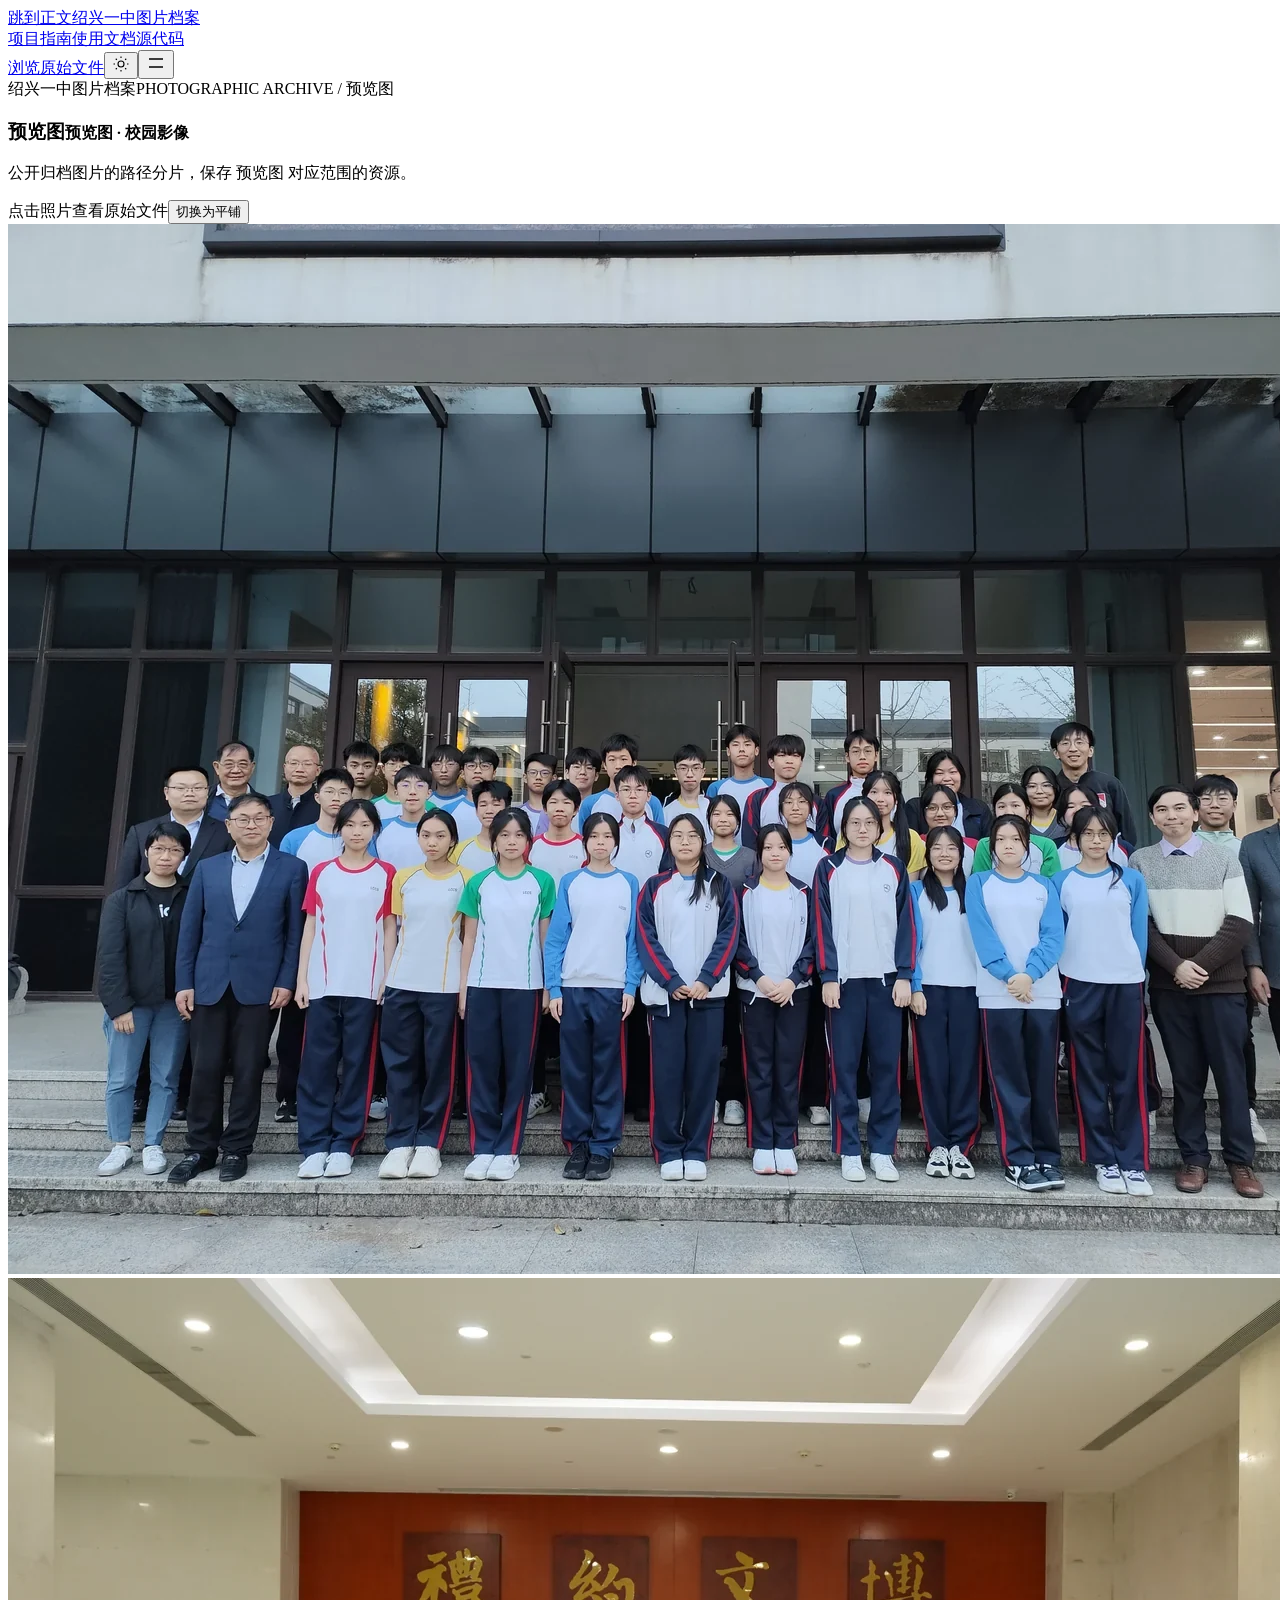
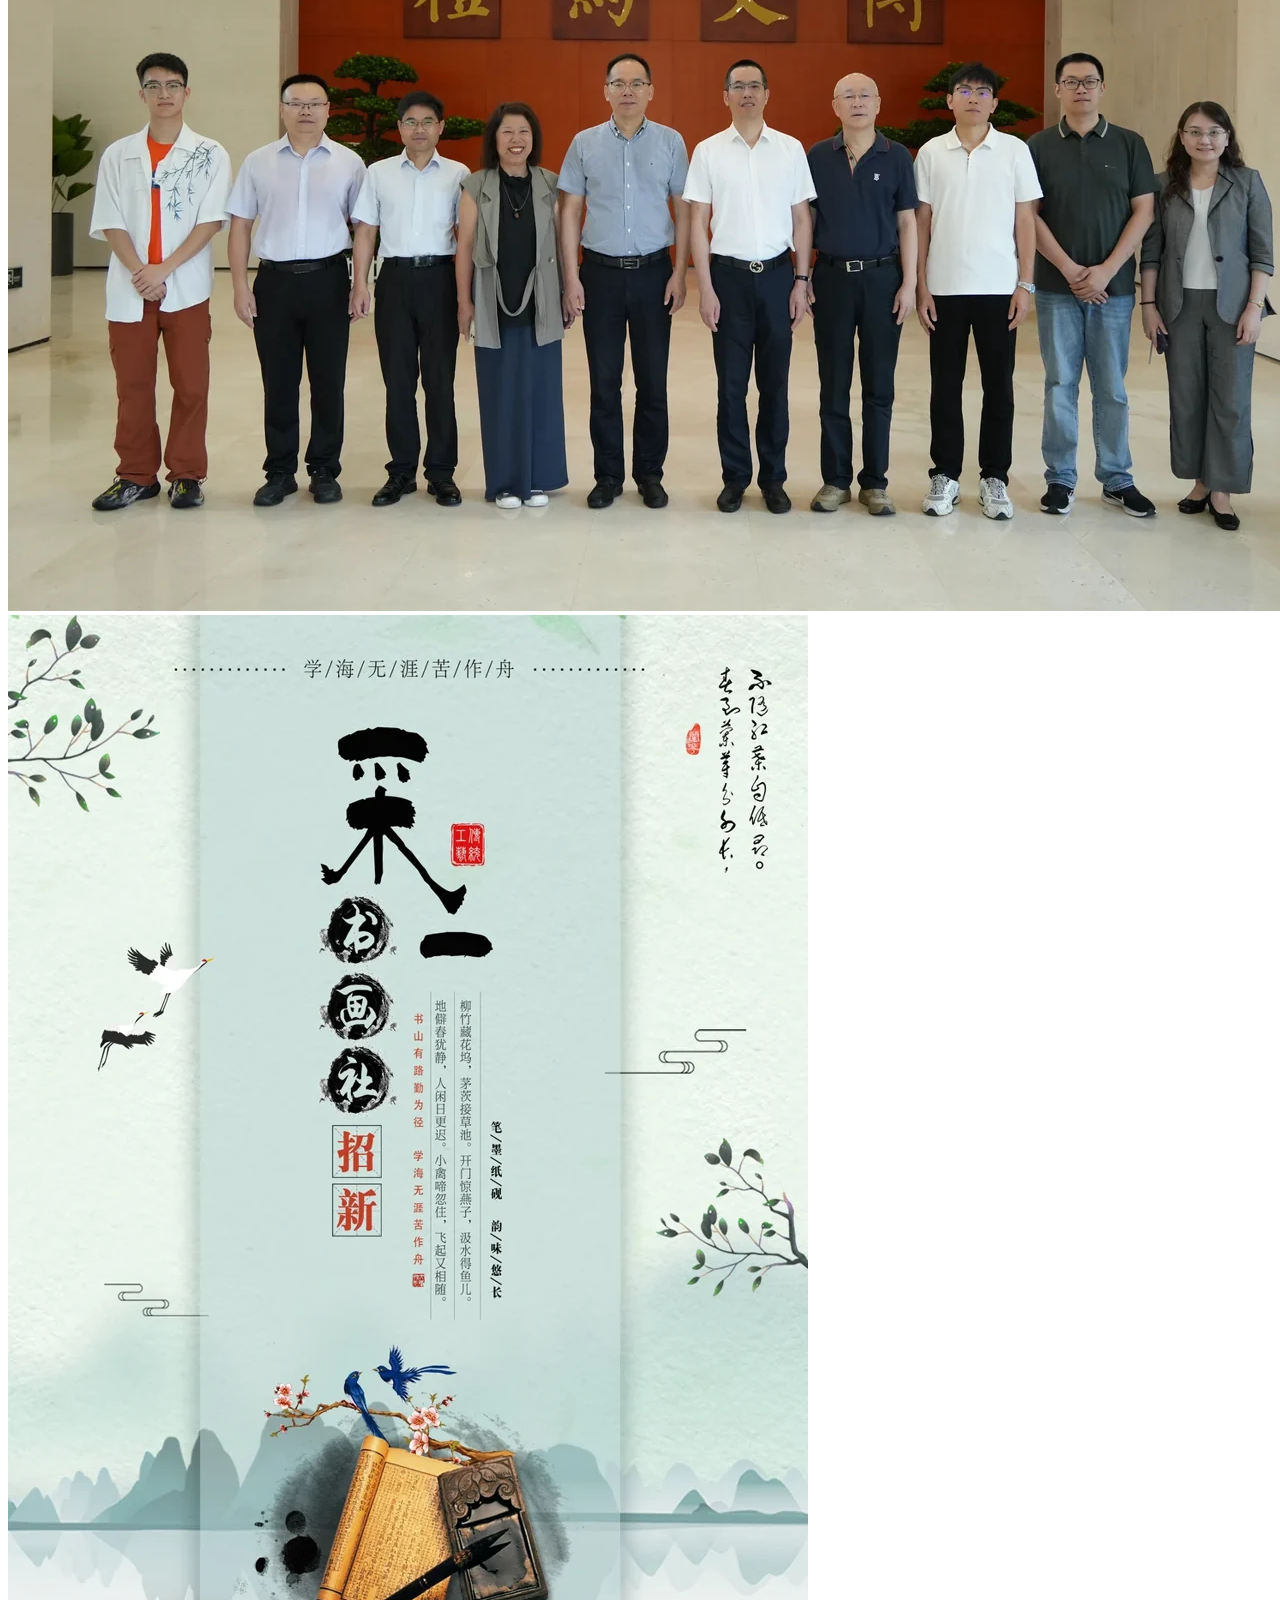
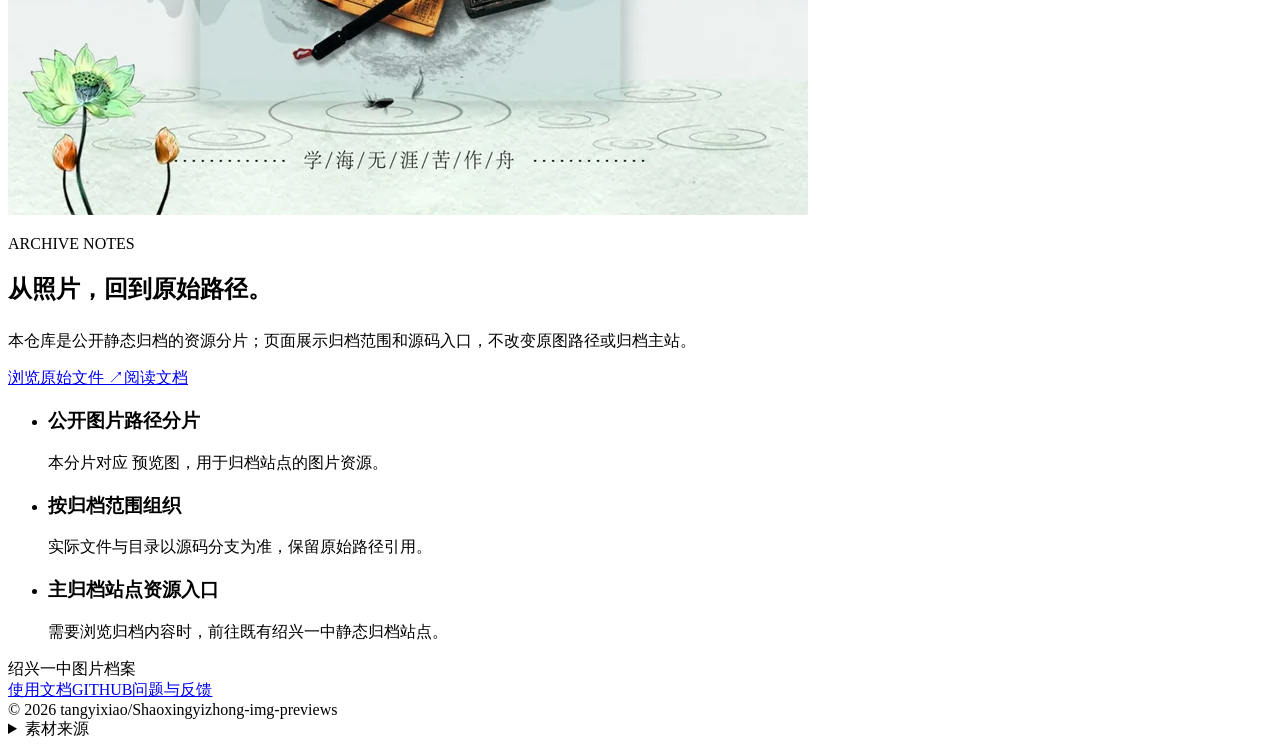
==== commit 989ac23c: "feat(web): add a bilingual project guide" ====
--- a/index.html
+++ b/index.html
@@ -1 +1 @@
-<!doctype html><html lang="zh-CN" data-project="Shaoxingyizhong-img-previews" data-family="archive"><head><meta charset="utf-8"><meta name="viewport" content="width=device-width, initial-scale=1"><meta name="description" content="公开归档图片的路径分片，保存 预览图 对应范围的资源。"><meta name="color-scheme" content="light dark"><title>绍兴一中图片档案 · 公开归档图片的路径分片</title><link rel="stylesheet" href="assets/fonts/fonts.css"><link rel="stylesheet" href="assets/fonts/display.css"><link rel="stylesheet" href="assets/site.css"><link rel="stylesheet" href="assets/docs-v3.css"><link rel="stylesheet" href="assets/polish.css"><style>:root{--font-body:"Hanken Grotesk","PingFang SC","Microsoft YaHei",sans-serif;--font-text:var(--font-body);--model-accent:var(--accent);--font-display:"Space Grotesk","Songti SC","SimSun",serif;--font-mono:"Geist Mono","SFMono-Regular",Consolas,monospace}html[data-theme="light"]{--bg:#D8E6DF;--surface:#EDF3E9;--ink:#243F35;--muted:#50695d;--accent:#2d6e5e;--accent-ink:#FFFFFF;--line:color-mix(in srgb,#243F35 19%,transparent);color-scheme:light}html[data-theme="dark"]{--bg:#142820;--surface:#233C31;--ink:#E5F2E6;--muted:#9fc4ae;--accent:#83ceaf;--accent-ink:#000000;--line:color-mix(in srgb,#E5F2E6 19%,transparent);color-scheme:dark}</style><script src="assets/theme.js"></script><link rel="icon" type="image/svg+xml" href="favicon.svg"></head><body><header class="nav site-nav"><div class="wrap nav-inner"><a class="skip-link" href="#top">跳到正文</a><a class="site-brand" href="index.html">绍兴一中图片档案</a><nav class="site-links" aria-label="项目导航"><a href="docs.html">使用文档</a><a href="https://github.com/tangyixiao/Shaoxingyizhong-img-previews">源代码</a></nav><div class="nav-controls"><a class="btn nav-cta" href="https://github.com/tangyixiao/Shaoxingyizhong-img-previews">浏览原始文件</a><button class="site-theme" type="button" data-theme-toggle aria-label="切换深浅色" aria-pressed="false"><svg width="18" height="18" viewBox="0 0 24 24" fill="none" stroke="currentColor" stroke-width="1.5" aria-hidden="true"><circle cx="12" cy="12" r="4"/><path d="M12 2v2m0 16v2M2 12h2m16 0h2M5 5l1.5 1.5m11 11L19 19M5 19l1.5-1.5m11-11L19 5"/></svg></button><button class="site-menu-toggle" data-menu-toggle type="button" aria-label="菜单" aria-expanded="false" aria-controls="site-drawer"><svg width="20" height="20" viewBox="0 0 20 20" fill="none" stroke="currentColor" stroke-width="1.4" aria-hidden="true"><path d="M3 6h14M3 14h14"/></svg></button></div></div><nav class="site-drawer" id="site-drawer" hidden><a href="index.html">项目首页</a><a href="docs.html">使用文档</a><a href="https://github.com/tangyixiao/Shaoxingyizhong-img-previews">查看源码</a><p class="drawer-note">绍兴一中图片档案</p></nav></header><main id="top"><article class="archive-layout-ribbon"><section class="archive-hero"><div class="wrap"><div class="archive-masthead"><span>绍兴一中图片档案</span><span>PHOTOGRAPHIC ARCHIVE / 预览图</span></div><div class="archive-heading"><h1 class="archive-year">预览图<small>预览图 · 校园影像</small></h1><p class="lede">公开归档图片的路径分片，保存 预览图 对应范围的资源。</p></div><div class="archive-controls"><span>点击照片查看原始文件</span><button type="button" data-depth-toggle aria-controls="photo-wall" aria-pressed="true">切换为平铺</button></div><div class="photo-wall is-depth" id="photo-wall"><a class="archive-print" href="https://github.com/tangyixiao/Shaoxingyizhong-img-previews/blob/main/UploadFiles/xwzx/2024/3/202403291058050871.cdn-preview.jpg"><img src="assets/media/photo-1.webp" alt="学生集体合影，来自绍兴一中公开图片归档"></a><a class="archive-print" href="https://github.com/tangyixiao/Shaoxingyizhong-img-previews/blob/main/UploadFiles/xwzx/2026/8/202608201626529728.cdn-preview.jpg"><img src="assets/media/photo-2.webp" alt="交流活动合影，来自绍兴一中公开图片归档"></a><a class="archive-print" href="https://github.com/tangyixiao/Shaoxingyizhong-img-previews/blob/main/UploadFiles/xwzx/2022/9/202209270935362743.cdn-preview.jpg"><img src="assets/media/photo-3.webp" alt="校园活动海报，来自绍兴一中公开图片归档"></a></div></div></section><section class="section top-rule"><div class="wrap archive-links"><div><p class="section-number">ARCHIVE NOTES</p><h2>从照片，回到原始路径。</h2><p class="lede" style="margin-top:26px">本仓库是公开静态归档的资源分片；页面展示归档范围和源码入口，不改变原图路径或归档主站。</p><div class="actions"><a class="btn" href="https://github.com/tangyixiao/Shaoxingyizhong-img-previews">浏览原始文件 <span aria-hidden="true">↗</span></a><a class="btn secondary" href="docs.html">阅读文档</a></div></div><div class="archive-source"><ul class="caps"><li><h3>公开图片路径分片</h3><p>本分片对应 预览图，用于归档站点的图片资源。</p></li><li><h3>按归档范围组织</h3><p>实际文件与目录以源码分支为准，保留原始路径引用。</p></li><li><h3>主归档站点资源入口</h3><p>需要浏览归档内容时，前往既有绍兴一中静态归档站点。</p></li></ul></div></div></section></article></main><footer class="site-footer"><div class="wrap"><div class="footer-top"><span class="footer-name">绍兴一中图片档案</span><nav class="footer-links"><a href="docs.html">使用文档</a><a href="https://github.com/tangyixiao/Shaoxingyizhong-img-previews">GITHUB</a><a href="https://github.com/tangyixiao/Shaoxingyizhong-img-previews/issues">问题与反馈</a></nav></div><div class="footer-bottom"><span>© 2026 tangyixiao/Shaoxingyizhong-img-previews</span><details><summary>素材来源</summary><ul><li><a href="https://github.com/tangyixiao/Shaoxingyizhong-img-previews/blob/main/UploadFiles/xwzx/2024/3/202403291058050871.cdn-preview.jpg">UploadFiles/xwzx/2024/3/202403291058050871.cdn-preview.jpg</a></li><li><a href="https://github.com/tangyixiao/Shaoxingyizhong-img-previews/blob/main/UploadFiles/xwzx/2026/8/202608201626529728.cdn-preview.jpg">UploadFiles/xwzx/2026/8/202608201626529728.cdn-preview.jpg</a></li><li><a href="https://github.com/tangyixiao/Shaoxingyizhong-img-previews/blob/main/UploadFiles/xwzx/2022/9/202209270935362743.cdn-preview.jpg">UploadFiles/xwzx/2022/9/202209270935362743.cdn-preview.jpg</a></li></ul></details></div></div></footer><script src="assets/site.js" defer></script><script src="assets/docs-v3.js" defer></script></body></html>+<!doctype html><html lang="zh-CN" data-project="Shaoxingyizhong-img-previews" data-family="archive"><head><meta charset="utf-8"><meta name="viewport" content="width=device-width, initial-scale=1"><meta name="description" content="公开归档图片的路径分片，保存 预览图 对应范围的资源。"><meta name="color-scheme" content="light dark"><title>绍兴一中图片档案 · 公开归档图片的路径分片</title><link rel="stylesheet" href="assets/fonts/fonts.css"><link rel="stylesheet" href="assets/fonts/display.css"><link rel="stylesheet" href="assets/site.css"><link rel="stylesheet" href="assets/docs-v3.css"><link rel="stylesheet" href="assets/polish.css"><style>:root{--font-body:"Hanken Grotesk","PingFang SC","Microsoft YaHei",sans-serif;--font-text:var(--font-body);--model-accent:var(--accent);--font-display:"Space Grotesk","Songti SC","SimSun",serif;--font-mono:"Geist Mono","SFMono-Regular",Consolas,monospace}html[data-theme="light"]{--bg:#D8E6DF;--surface:#EDF3E9;--ink:#243F35;--muted:#50695d;--accent:#2d6e5e;--accent-ink:#FFFFFF;--line:color-mix(in srgb,#243F35 19%,transparent);color-scheme:light}html[data-theme="dark"]{--bg:#142820;--surface:#233C31;--ink:#E5F2E6;--muted:#9fc4ae;--accent:#83ceaf;--accent-ink:#000000;--line:color-mix(in srgb,#E5F2E6 19%,transparent);color-scheme:dark}</style><script src="assets/theme.js"></script><link rel="icon" type="image/svg+xml" href="favicon.svg"></head><body><header class="nav site-nav"><div class="wrap nav-inner"><a class="skip-link" href="#top">跳到正文</a><a class="site-brand" href="index.html">绍兴一中图片档案</a><nav class="site-links" aria-label="项目导航"><a href="project-website/site/index.html">项目指南</a><a href="docs.html">使用文档</a><a href="https://github.com/tangyixiao/Shaoxingyizhong-img-previews">源代码</a></nav><div class="nav-controls"><a class="btn nav-cta" href="https://github.com/tangyixiao/Shaoxingyizhong-img-previews">浏览原始文件</a><button class="site-theme" type="button" data-theme-toggle aria-label="切换深浅色" aria-pressed="false"><svg width="18" height="18" viewBox="0 0 24 24" fill="none" stroke="currentColor" stroke-width="1.5" aria-hidden="true"><circle cx="12" cy="12" r="4"/><path d="M12 2v2m0 16v2M2 12h2m16 0h2M5 5l1.5 1.5m11 11L19 19M5 19l1.5-1.5m11-11L19 5"/></svg></button><button class="site-menu-toggle" data-menu-toggle type="button" aria-label="菜单" aria-expanded="false" aria-controls="site-drawer"><svg width="20" height="20" viewBox="0 0 20 20" fill="none" stroke="currentColor" stroke-width="1.4" aria-hidden="true"><path d="M3 6h14M3 14h14"/></svg></button></div></div><nav class="site-drawer" id="site-drawer" hidden><a href="project-website/site/index.html">项目指南</a><a href="index.html">项目首页</a><a href="docs.html">使用文档</a><a href="https://github.com/tangyixiao/Shaoxingyizhong-img-previews">查看源码</a><p class="drawer-note">绍兴一中图片档案</p></nav></header><main id="top"><article class="archive-layout-ribbon"><section class="archive-hero"><div class="wrap"><div class="archive-masthead"><span>绍兴一中图片档案</span><span>PHOTOGRAPHIC ARCHIVE / 预览图</span></div><div class="archive-heading"><h1 class="archive-year">预览图<small>预览图 · 校园影像</small></h1><p class="lede">公开归档图片的路径分片，保存 预览图 对应范围的资源。</p></div><div class="archive-controls"><span>点击照片查看原始文件</span><button type="button" data-depth-toggle aria-controls="photo-wall" aria-pressed="true">切换为平铺</button></div><div class="photo-wall is-depth" id="photo-wall"><a class="archive-print" href="https://github.com/tangyixiao/Shaoxingyizhong-img-previews/blob/main/UploadFiles/xwzx/2024/3/202403291058050871.cdn-preview.jpg"><img src="assets/media/photo-1.webp" alt="学生集体合影，来自绍兴一中公开图片归档"></a><a class="archive-print" href="https://github.com/tangyixiao/Shaoxingyizhong-img-previews/blob/main/UploadFiles/xwzx/2026/8/202608201626529728.cdn-preview.jpg"><img src="assets/media/photo-2.webp" alt="交流活动合影，来自绍兴一中公开图片归档"></a><a class="archive-print" href="https://github.com/tangyixiao/Shaoxingyizhong-img-previews/blob/main/UploadFiles/xwzx/2022/9/202209270935362743.cdn-preview.jpg"><img src="assets/media/photo-3.webp" alt="校园活动海报，来自绍兴一中公开图片归档"></a></div></div></section><section class="section top-rule"><div class="wrap archive-links"><div><p class="section-number">ARCHIVE NOTES</p><h2>从照片，回到原始路径。</h2><p class="lede" style="margin-top:26px">本仓库是公开静态归档的资源分片；页面展示归档范围和源码入口，不改变原图路径或归档主站。</p><div class="actions"><a class="btn" href="https://github.com/tangyixiao/Shaoxingyizhong-img-previews">浏览原始文件 <span aria-hidden="true">↗</span></a><a class="btn secondary" href="docs.html">阅读文档</a></div></div><div class="archive-source"><ul class="caps"><li><h3>公开图片路径分片</h3><p>本分片对应 预览图，用于归档站点的图片资源。</p></li><li><h3>按归档范围组织</h3><p>实际文件与目录以源码分支为准，保留原始路径引用。</p></li><li><h3>主归档站点资源入口</h3><p>需要浏览归档内容时，前往既有绍兴一中静态归档站点。</p></li></ul></div></div></section></article></main><footer class="site-footer"><div class="wrap"><div class="footer-top"><span class="footer-name">绍兴一中图片档案</span><nav class="footer-links"><a href="docs.html">使用文档</a><a href="https://github.com/tangyixiao/Shaoxingyizhong-img-previews">GITHUB</a><a href="https://github.com/tangyixiao/Shaoxingyizhong-img-previews/issues">问题与反馈</a></nav></div><div class="footer-bottom"><span>© 2026 tangyixiao/Shaoxingyizhong-img-previews</span><details><summary>素材来源</summary><ul><li><a href="https://github.com/tangyixiao/Shaoxingyizhong-img-previews/blob/main/UploadFiles/xwzx/2024/3/202403291058050871.cdn-preview.jpg">UploadFiles/xwzx/2024/3/202403291058050871.cdn-preview.jpg</a></li><li><a href="https://github.com/tangyixiao/Shaoxingyizhong-img-previews/blob/main/UploadFiles/xwzx/2026/8/202608201626529728.cdn-preview.jpg">UploadFiles/xwzx/2026/8/202608201626529728.cdn-preview.jpg</a></li><li><a href="https://github.com/tangyixiao/Shaoxingyizhong-img-previews/blob/main/UploadFiles/xwzx/2022/9/202209270935362743.cdn-preview.jpg">UploadFiles/xwzx/2022/9/202209270935362743.cdn-preview.jpg</a></li></ul></details></div></div></footer><script src="assets/site.js" defer></script><script src="assets/docs-v3.js" defer></script></body></html>
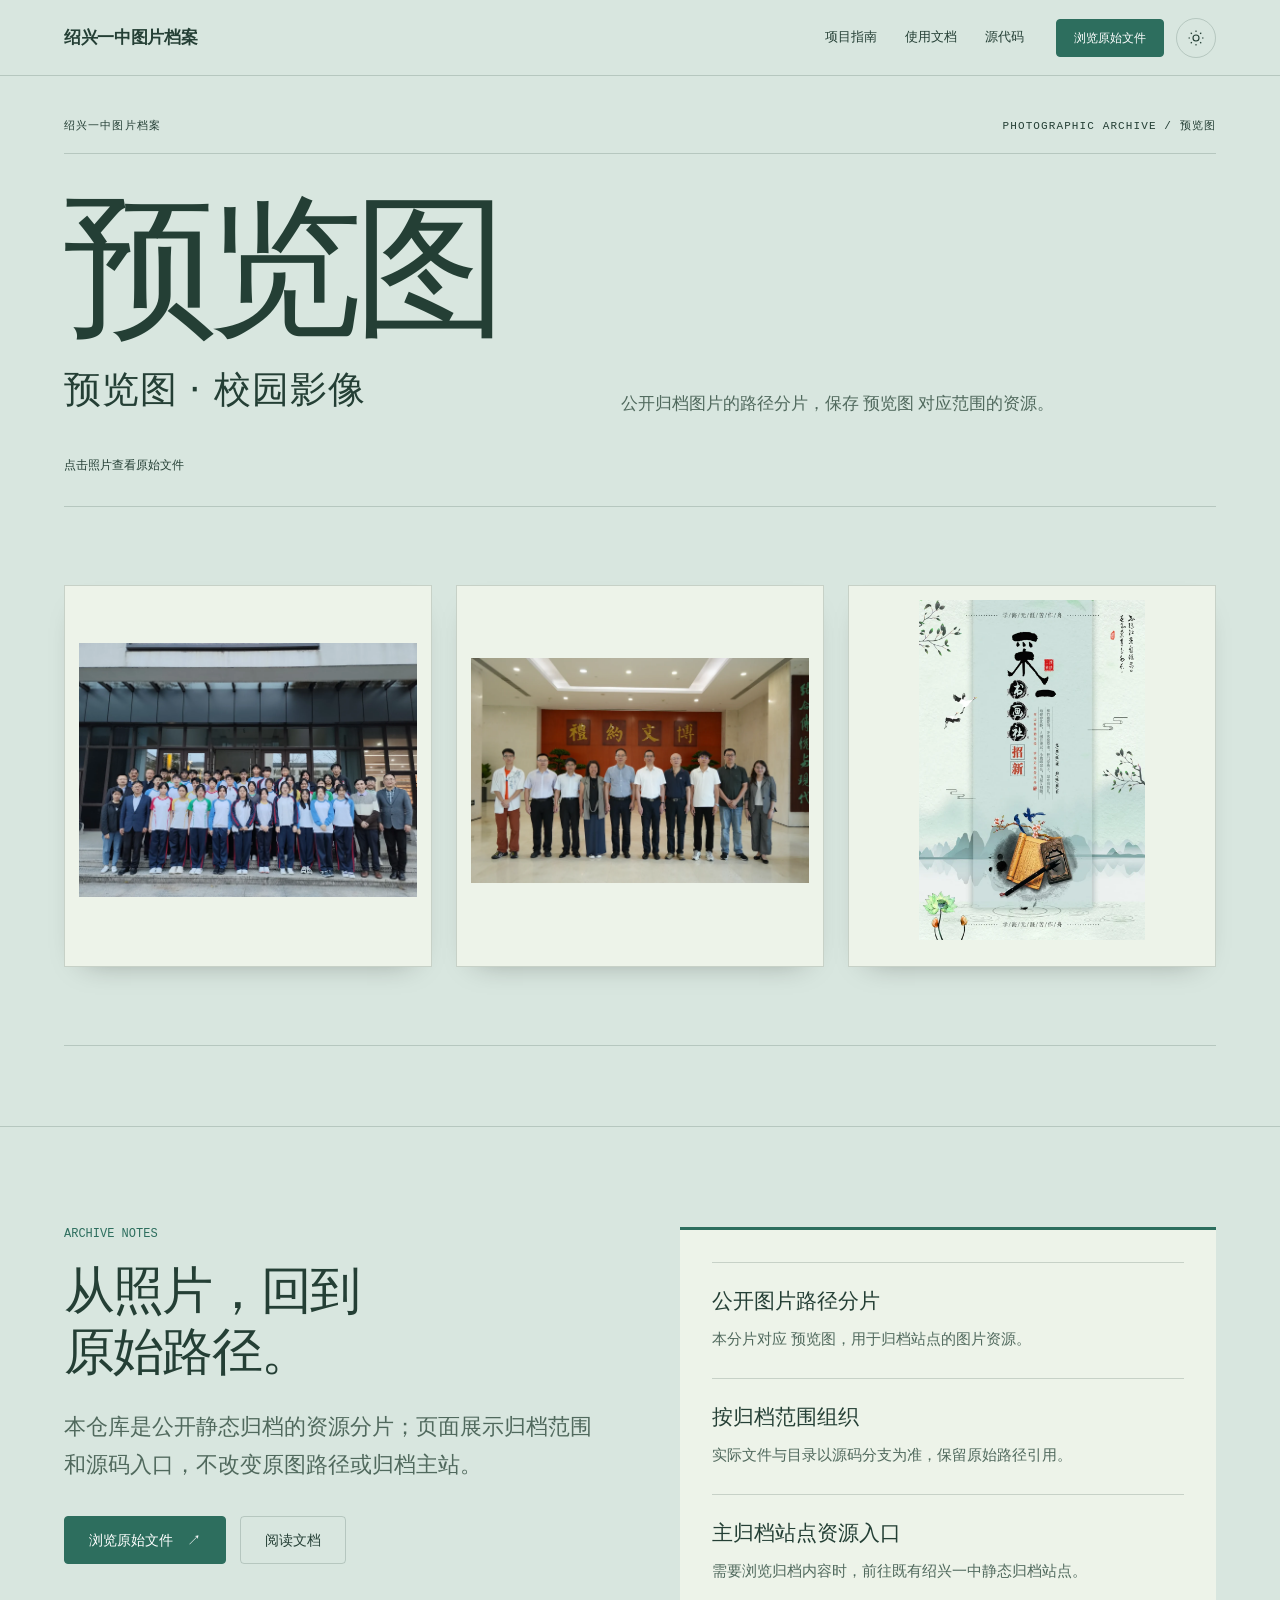
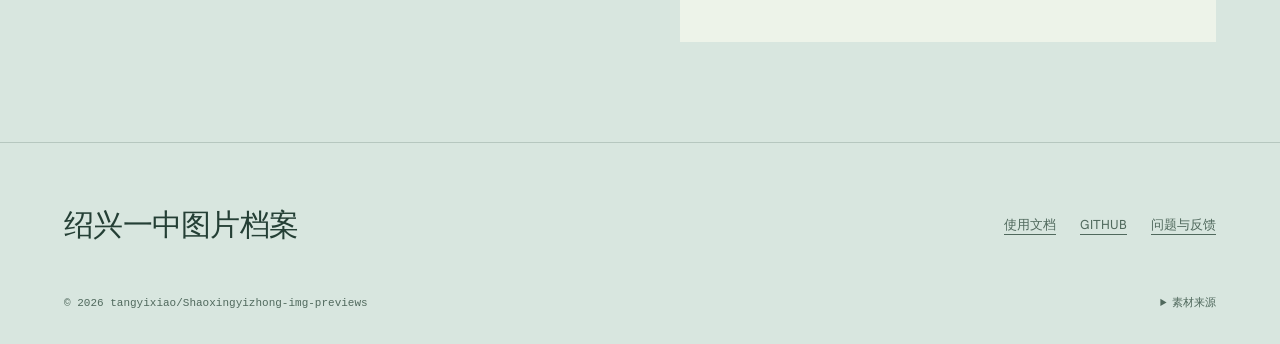
==== commit 7675cf41: "fix(site): remove decorative 3D Display photographs in the existing flat grid and remove the depth t" ====
--- a/index.html
+++ b/index.html
@@ -1 +1 @@
-<!doctype html><html lang="zh-CN" data-project="Shaoxingyizhong-img-previews" data-family="archive"><head><meta charset="utf-8"><meta name="viewport" content="width=device-width, initial-scale=1"><meta name="description" content="公开归档图片的路径分片，保存 预览图 对应范围的资源。"><meta name="color-scheme" content="light dark"><title>绍兴一中图片档案 · 公开归档图片的路径分片</title><link rel="stylesheet" href="assets/fonts/fonts.css"><link rel="stylesheet" href="assets/fonts/display.css"><link rel="stylesheet" href="assets/site.css"><link rel="stylesheet" href="assets/docs-v3.css"><link rel="stylesheet" href="assets/polish.css"><style>:root{--font-body:"Hanken Grotesk","PingFang SC","Microsoft YaHei",sans-serif;--font-text:var(--font-body);--model-accent:var(--accent);--font-display:"Space Grotesk","Songti SC","SimSun",serif;--font-mono:"Geist Mono","SFMono-Regular",Consolas,monospace}html[data-theme="light"]{--bg:#D8E6DF;--surface:#EDF3E9;--ink:#243F35;--muted:#50695d;--accent:#2d6e5e;--accent-ink:#FFFFFF;--line:color-mix(in srgb,#243F35 19%,transparent);color-scheme:light}html[data-theme="dark"]{--bg:#142820;--surface:#233C31;--ink:#E5F2E6;--muted:#9fc4ae;--accent:#83ceaf;--accent-ink:#000000;--line:color-mix(in srgb,#E5F2E6 19%,transparent);color-scheme:dark}</style><script src="assets/theme.js"></script><link rel="icon" type="image/svg+xml" href="favicon.svg"></head><body><header class="nav site-nav"><div class="wrap nav-inner"><a class="skip-link" href="#top">跳到正文</a><a class="site-brand" href="index.html">绍兴一中图片档案</a><nav class="site-links" aria-label="项目导航"><a href="project-website/site/index.html">项目指南</a><a href="docs.html">使用文档</a><a href="https://github.com/tangyixiao/Shaoxingyizhong-img-previews">源代码</a></nav><div class="nav-controls"><a class="btn nav-cta" href="https://github.com/tangyixiao/Shaoxingyizhong-img-previews">浏览原始文件</a><button class="site-theme" type="button" data-theme-toggle aria-label="切换深浅色" aria-pressed="false"><svg width="18" height="18" viewBox="0 0 24 24" fill="none" stroke="currentColor" stroke-width="1.5" aria-hidden="true"><circle cx="12" cy="12" r="4"/><path d="M12 2v2m0 16v2M2 12h2m16 0h2M5 5l1.5 1.5m11 11L19 19M5 19l1.5-1.5m11-11L19 5"/></svg></button><button class="site-menu-toggle" data-menu-toggle type="button" aria-label="菜单" aria-expanded="false" aria-controls="site-drawer"><svg width="20" height="20" viewBox="0 0 20 20" fill="none" stroke="currentColor" stroke-width="1.4" aria-hidden="true"><path d="M3 6h14M3 14h14"/></svg></button></div></div><nav class="site-drawer" id="site-drawer" hidden><a href="project-website/site/index.html">项目指南</a><a href="index.html">项目首页</a><a href="docs.html">使用文档</a><a href="https://github.com/tangyixiao/Shaoxingyizhong-img-previews">查看源码</a><p class="drawer-note">绍兴一中图片档案</p></nav></header><main id="top"><article class="archive-layout-ribbon"><section class="archive-hero"><div class="wrap"><div class="archive-masthead"><span>绍兴一中图片档案</span><span>PHOTOGRAPHIC ARCHIVE / 预览图</span></div><div class="archive-heading"><h1 class="archive-year">预览图<small>预览图 · 校园影像</small></h1><p class="lede">公开归档图片的路径分片，保存 预览图 对应范围的资源。</p></div><div class="archive-controls"><span>点击照片查看原始文件</span><button type="button" data-depth-toggle aria-controls="photo-wall" aria-pressed="true">切换为平铺</button></div><div class="photo-wall is-depth" id="photo-wall"><a class="archive-print" href="https://github.com/tangyixiao/Shaoxingyizhong-img-previews/blob/main/UploadFiles/xwzx/2024/3/202403291058050871.cdn-preview.jpg"><img src="assets/media/photo-1.webp" alt="学生集体合影，来自绍兴一中公开图片归档"></a><a class="archive-print" href="https://github.com/tangyixiao/Shaoxingyizhong-img-previews/blob/main/UploadFiles/xwzx/2026/8/202608201626529728.cdn-preview.jpg"><img src="assets/media/photo-2.webp" alt="交流活动合影，来自绍兴一中公开图片归档"></a><a class="archive-print" href="https://github.com/tangyixiao/Shaoxingyizhong-img-previews/blob/main/UploadFiles/xwzx/2022/9/202209270935362743.cdn-preview.jpg"><img src="assets/media/photo-3.webp" alt="校园活动海报，来自绍兴一中公开图片归档"></a></div></div></section><section class="section top-rule"><div class="wrap archive-links"><div><p class="section-number">ARCHIVE NOTES</p><h2>从照片，回到原始路径。</h2><p class="lede" style="margin-top:26px">本仓库是公开静态归档的资源分片；页面展示归档范围和源码入口，不改变原图路径或归档主站。</p><div class="actions"><a class="btn" href="https://github.com/tangyixiao/Shaoxingyizhong-img-previews">浏览原始文件 <span aria-hidden="true">↗</span></a><a class="btn secondary" href="docs.html">阅读文档</a></div></div><div class="archive-source"><ul class="caps"><li><h3>公开图片路径分片</h3><p>本分片对应 预览图，用于归档站点的图片资源。</p></li><li><h3>按归档范围组织</h3><p>实际文件与目录以源码分支为准，保留原始路径引用。</p></li><li><h3>主归档站点资源入口</h3><p>需要浏览归档内容时，前往既有绍兴一中静态归档站点。</p></li></ul></div></div></section></article></main><footer class="site-footer"><div class="wrap"><div class="footer-top"><span class="footer-name">绍兴一中图片档案</span><nav class="footer-links"><a href="docs.html">使用文档</a><a href="https://github.com/tangyixiao/Shaoxingyizhong-img-previews">GITHUB</a><a href="https://github.com/tangyixiao/Shaoxingyizhong-img-previews/issues">问题与反馈</a></nav></div><div class="footer-bottom"><span>© 2026 tangyixiao/Shaoxingyizhong-img-previews</span><details><summary>素材来源</summary><ul><li><a href="https://github.com/tangyixiao/Shaoxingyizhong-img-previews/blob/main/UploadFiles/xwzx/2024/3/202403291058050871.cdn-preview.jpg">UploadFiles/xwzx/2024/3/202403291058050871.cdn-preview.jpg</a></li><li><a href="https://github.com/tangyixiao/Shaoxingyizhong-img-previews/blob/main/UploadFiles/xwzx/2026/8/202608201626529728.cdn-preview.jpg">UploadFiles/xwzx/2026/8/202608201626529728.cdn-preview.jpg</a></li><li><a href="https://github.com/tangyixiao/Shaoxingyizhong-img-previews/blob/main/UploadFiles/xwzx/2022/9/202209270935362743.cdn-preview.jpg">UploadFiles/xwzx/2022/9/202209270935362743.cdn-preview.jpg</a></li></ul></details></div></div></footer><script src="assets/site.js" defer></script><script src="assets/docs-v3.js" defer></script></body></html>+<!doctype html><html lang="zh-CN" data-project="Shaoxingyizhong-img-previews" data-family="archive"><head><meta charset="utf-8"><meta name="viewport" content="width=device-width, initial-scale=1"><meta name="description" content="公开归档图片的路径分片，保存 预览图 对应范围的资源。"><meta name="color-scheme" content="light dark"><title>绍兴一中图片档案 · 公开归档图片的路径分片</title><link rel="stylesheet" href="assets/fonts/fonts.css"><link rel="stylesheet" href="assets/fonts/display.css"><link rel="stylesheet" href="assets/site.css"><link rel="stylesheet" href="assets/docs-v3.css"><link rel="stylesheet" href="assets/polish.css"><style>:root{--font-body:"Hanken Grotesk","PingFang SC","Microsoft YaHei",sans-serif;--font-text:var(--font-body);--model-accent:var(--accent);--font-display:"Space Grotesk","Songti SC","SimSun",serif;--font-mono:"Geist Mono","SFMono-Regular",Consolas,monospace}html[data-theme="light"]{--bg:#D8E6DF;--surface:#EDF3E9;--ink:#243F35;--muted:#50695d;--accent:#2d6e5e;--accent-ink:#FFFFFF;--line:color-mix(in srgb,#243F35 19%,transparent);color-scheme:light}html[data-theme="dark"]{--bg:#142820;--surface:#233C31;--ink:#E5F2E6;--muted:#9fc4ae;--accent:#83ceaf;--accent-ink:#000000;--line:color-mix(in srgb,#E5F2E6 19%,transparent);color-scheme:dark}</style><script src="assets/theme.js"></script><link rel="icon" type="image/svg+xml" href="favicon.svg"></head><body><header class="nav site-nav"><div class="wrap nav-inner"><a class="skip-link" href="#top">跳到正文</a><a class="site-brand" href="index.html">绍兴一中图片档案</a><nav class="site-links" aria-label="项目导航"><a href="project-website/site/index.html">项目指南</a><a href="docs.html">使用文档</a><a href="https://github.com/tangyixiao/Shaoxingyizhong-img-previews">源代码</a></nav><div class="nav-controls"><a class="btn nav-cta" href="https://github.com/tangyixiao/Shaoxingyizhong-img-previews">浏览原始文件</a><button class="site-theme" type="button" data-theme-toggle aria-label="切换深浅色" aria-pressed="false"><svg width="18" height="18" viewBox="0 0 24 24" fill="none" stroke="currentColor" stroke-width="1.5" aria-hidden="true"><circle cx="12" cy="12" r="4"/><path d="M12 2v2m0 16v2M2 12h2m16 0h2M5 5l1.5 1.5m11 11L19 19M5 19l1.5-1.5m11-11L19 5"/></svg></button><button class="site-menu-toggle" data-menu-toggle type="button" aria-label="菜单" aria-expanded="false" aria-controls="site-drawer"><svg width="20" height="20" viewBox="0 0 20 20" fill="none" stroke="currentColor" stroke-width="1.4" aria-hidden="true"><path d="M3 6h14M3 14h14"/></svg></button></div></div><nav class="site-drawer" id="site-drawer" hidden><a href="project-website/site/index.html">项目指南</a><a href="index.html">项目首页</a><a href="docs.html">使用文档</a><a href="https://github.com/tangyixiao/Shaoxingyizhong-img-previews">查看源码</a><p class="drawer-note">绍兴一中图片档案</p></nav></header><main id="top"><article class="archive-layout-ribbon"><section class="archive-hero"><div class="wrap"><div class="archive-masthead"><span>绍兴一中图片档案</span><span>PHOTOGRAPHIC ARCHIVE / 预览图</span></div><div class="archive-heading"><h1 class="archive-year">预览图<small>预览图 · 校园影像</small></h1><p class="lede">公开归档图片的路径分片，保存 预览图 对应范围的资源。</p></div><div class="archive-controls"><span>点击照片查看原始文件</span></div><div class="photo-wall" id="photo-wall"><a class="archive-print" href="https://github.com/tangyixiao/Shaoxingyizhong-img-previews/blob/main/UploadFiles/xwzx/2024/3/202403291058050871.cdn-preview.jpg"><img src="assets/media/photo-1.webp" alt="学生集体合影，来自绍兴一中公开图片归档"></a><a class="archive-print" href="https://github.com/tangyixiao/Shaoxingyizhong-img-previews/blob/main/UploadFiles/xwzx/2026/8/202608201626529728.cdn-preview.jpg"><img src="assets/media/photo-2.webp" alt="交流活动合影，来自绍兴一中公开图片归档"></a><a class="archive-print" href="https://github.com/tangyixiao/Shaoxingyizhong-img-previews/blob/main/UploadFiles/xwzx/2022/9/202209270935362743.cdn-preview.jpg"><img src="assets/media/photo-3.webp" alt="校园活动海报，来自绍兴一中公开图片归档"></a></div></div></section><section class="section top-rule"><div class="wrap archive-links"><div><p class="section-number">ARCHIVE NOTES</p><h2>从照片，回到原始路径。</h2><p class="lede" style="margin-top:26px">本仓库是公开静态归档的资源分片；页面展示归档范围和源码入口，不改变原图路径或归档主站。</p><div class="actions"><a class="btn" href="https://github.com/tangyixiao/Shaoxingyizhong-img-previews">浏览原始文件 <span aria-hidden="true">↗</span></a><a class="btn secondary" href="docs.html">阅读文档</a></div></div><div class="archive-source"><ul class="caps"><li><h3>公开图片路径分片</h3><p>本分片对应 预览图，用于归档站点的图片资源。</p></li><li><h3>按归档范围组织</h3><p>实际文件与目录以源码分支为准，保留原始路径引用。</p></li><li><h3>主归档站点资源入口</h3><p>需要浏览归档内容时，前往既有绍兴一中静态归档站点。</p></li></ul></div></div></section></article></main><footer class="site-footer"><div class="wrap"><div class="footer-top"><span class="footer-name">绍兴一中图片档案</span><nav class="footer-links"><a href="docs.html">使用文档</a><a href="https://github.com/tangyixiao/Shaoxingyizhong-img-previews">GITHUB</a><a href="https://github.com/tangyixiao/Shaoxingyizhong-img-previews/issues">问题与反馈</a></nav></div><div class="footer-bottom"><span>© 2026 tangyixiao/Shaoxingyizhong-img-previews</span><details><summary>素材来源</summary><ul><li><a href="https://github.com/tangyixiao/Shaoxingyizhong-img-previews/blob/main/UploadFiles/xwzx/2024/3/202403291058050871.cdn-preview.jpg">UploadFiles/xwzx/2024/3/202403291058050871.cdn-preview.jpg</a></li><li><a href="https://github.com/tangyixiao/Shaoxingyizhong-img-previews/blob/main/UploadFiles/xwzx/2026/8/202608201626529728.cdn-preview.jpg">UploadFiles/xwzx/2026/8/202608201626529728.cdn-preview.jpg</a></li><li><a href="https://github.com/tangyixiao/Shaoxingyizhong-img-previews/blob/main/UploadFiles/xwzx/2022/9/202209270935362743.cdn-preview.jpg">UploadFiles/xwzx/2022/9/202209270935362743.cdn-preview.jpg</a></li></ul></details></div></div></footer><script src="assets/site.js" defer></script><script src="assets/docs-v3.js" defer></script></body></html>
--- a/assets/site.css
+++ b/assets/site.css
@@ -0,0 +1,26 @@
+/* Shared accessibility and reading primitives. Project compositions are separate. */
+*{box-sizing:border-box}html{scroll-behavior:smooth;scroll-padding-top:90px}body{margin:0;background:var(--bg);color:var(--ink);font:400 16px/1.75 var(--font-body);-webkit-font-smoothing:antialiased}a{color:inherit;text-decoration-thickness:1px;text-underline-offset:5px}button,input{font:inherit}button,a{-webkit-tap-highlight-color:transparent}button{cursor:pointer}button:focus-visible,a:focus-visible,input:focus-visible{outline:3px solid var(--accent);outline-offset:4px}img{display:block;max-width:100%;height:auto}p{margin:0 0 1em}h1,h2,h3{line-height:1.18;font-weight:500;margin:0;text-wrap:balance}h1,h2{font-family:var(--font-display)}h1{letter-spacing:-.055em}h2{font-size:clamp(30px,4vw,54px);letter-spacing:-.035em}h3{font-size:21px}ul{padding-left:1.2em}.wrap{max-width:1440px;margin:auto;padding:0 64px}.eyebrow{font:500 12px/1.5 var(--font-mono);letter-spacing:.12em;text-transform:uppercase;color:var(--accent)}.lede{font-size:clamp(17px,1.7vw,22px);line-height:1.75;color:var(--muted);max-width:42em}.kicker{display:inline-flex;gap:12px;align-items:center;font:500 12px/1.6 var(--font-mono);letter-spacing:.06em}.kicker:before{content:"";width:7px;height:7px;border-radius:50%;background:var(--accent)}.btn{display:inline-flex;justify-content:center;align-items:center;gap:14px;min-height:48px;padding:12px 24px;border:1px solid var(--accent);background:var(--accent);color:var(--accent-ink);text-decoration:none;border-radius:4px;font:500 14px/1.5 var(--font-body);transition:transform .18s,filter .18s}.btn:hover{transform:translateY(-2px);filter:brightness(1.08)}.btn:active{transform:translateY(1px)}.btn.secondary{background:transparent;color:var(--ink);border-color:var(--line)}.actions{display:flex;flex-wrap:wrap;align-items:center;gap:14px;margin-top:32px}.text-link{font-size:14px;color:var(--muted)}.section{padding:100px 0}.section-heading{display:flex;align-items:baseline;gap:32px;justify-content:space-between;margin-bottom:48px}.section-heading p{max-width:34em;color:var(--muted);margin:0}.top-rule{border-top:1px solid var(--line)}.section-number{font:12px var(--font-mono);color:var(--accent);margin-bottom:20px}.status-note{color:var(--muted);max-width:65em;font-size:14px}.caps{list-style:none;padding:0;margin:0}.caps li{padding:26px 0;border-top:1px solid var(--line)}.caps h3{margin-bottom:12px}.caps p{color:var(--muted);margin:0;font-size:15px}.source-area{min-width:0}.source-link{font:12px/1.6 var(--font-mono);color:var(--muted);display:block;margin:0 0 14px;overflow-wrap:anywhere}.source-area>.docs-code{margin-top:0}.code-layout{display:grid;grid-template-columns:minmax(0,1fr) minmax(0,1.2fr);gap:80px;align-items:start}.site-footer{padding:56px 0 30px;border-top:1px solid var(--line)}.footer-top{display:flex;gap:40px;justify-content:space-between;align-items:center;margin-bottom:42px}.footer-name{font-family:var(--font-display);font-size:30px;letter-spacing:-.025em}.footer-links{display:flex;gap:24px;flex-wrap:wrap;font-size:13px;color:var(--muted)}.footer-bottom{font:11px/1.8 var(--font-mono);display:flex;justify-content:space-between;gap:24px;color:var(--muted)}.footer-bottom details{max-width:65%}.footer-bottom summary{cursor:pointer}.footer-bottom ul{padding-left:18px}.footer-bottom a{overflow-wrap:anywhere}
+/* One functional navigation shell; the projects keep their own typography and art. */
+.site-nav{position:sticky;top:0;z-index:60;height:76px;background:var(--bg);border-bottom:1px solid var(--line)}.nav-inner{height:100%;display:flex;align-items:center;gap:32px}.site-brand{font:600 17px/1.3 var(--font-body);letter-spacing:-.02em;text-decoration:none;max-width:38%;overflow-wrap:anywhere}.site-links{margin-left:auto;display:flex;gap:28px;align-items:center}.site-links a{font-size:13px;text-decoration:none;position:relative}.site-links a:after{content:"";position:absolute;bottom:-6px;left:0;width:0;height:1px;background:currentColor;transition:width .2s}.site-links a:hover:after{width:100%}.nav-controls{display:flex;align-items:center;gap:12px}.nav-cta{min-height:38px;padding:9px 17px;font-size:12px}.site-theme,.site-menu-toggle{height:40px;width:40px;display:grid;place-items:center;color:var(--ink);border:1px solid var(--line);background:transparent;border-radius:50%;padding:0}.site-theme:hover,.site-menu-toggle:hover{background:var(--surface)}.site-menu-toggle{display:none;border-radius:4px}.skip-link{position:absolute;left:-9999px;top:8px;background:var(--bg);padding:12px;z-index:90}.skip-link:focus{left:20px}.site-drawer{display:none}.site-nav.is-open .site-drawer{display:flex}.site-drawer{position:fixed;inset:76px 0 0;background:var(--bg);padding:48px 24px;flex-direction:column;gap:24px;font-size:26px}.site-drawer a{text-decoration:none}.site-drawer .drawer-note{font-size:14px;color:var(--muted);margin-top:auto}.site-drawer[hidden]{display:none!important}
+/* Atlas — a copper and parchment historical folio. */
+.atlas-hero{position:relative;padding:52px 0 70px;overflow:hidden}.atlas-dateline{display:flex;justify-content:space-between;border-block:1px solid var(--line);padding:12px 0;font:12px var(--font-mono);letter-spacing:.15em}.atlas-title{font-size:clamp(72px,12vw,176px);letter-spacing:.02em;text-align:center;margin:44px 0 14px;font-family:var(--font-display);font-weight:400}.atlas-subtitle{font:italic clamp(16px,2vw,26px) var(--font-display);text-align:center;color:var(--muted);margin-bottom:38px}.atlas-grid{display:grid;grid-template-columns:minmax(0,1fr) minmax(0,1.65fr);gap:72px;align-items:center}.atlas-grid .project-3d{min-height:480px}.atlas-copy{border-left:3px solid var(--accent);padding-left:30px}.atlas-copy h2{font-size:36px;margin:14px 0 24px}.atlas-flags{display:grid;grid-template-columns:repeat(4,1fr);gap:24px;border-block:1px solid var(--line);padding:40px 0}.atlas-flags a{display:flex;align-items:center;justify-content:center;min-height:100px}.atlas-flags img{max-height:140px;object-fit:contain}.atlas-margins{display:grid;grid-template-columns:180px minmax(0,1fr) minmax(0,1fr);gap:50px}.atlas-margins .caps li:first-child{border-top:0;padding-top:0}
+/* Editorial — an actual reading room, with a red pencil interaction. */
+.editorial-hero{padding:80px 0 60px}.editorial-masthead{display:flex;justify-content:space-between;gap:30px;border-bottom:3px double var(--line);padding-bottom:16px;font:12px var(--font-mono);letter-spacing:.08em}.editorial-columns{display:grid;grid-template-columns:minmax(0,1.25fr) minmax(0,.75fr);gap:90px;margin-top:58px}.editorial-title{font-size:clamp(58px,7.3vw,112px);font-weight:400;letter-spacing:-.035em}.editorial-title em{font-weight:400;color:var(--accent)}.editorial-intro{margin-top:36px;max-width:34em}.editorial-side{border-left:1px solid var(--line);padding-left:40px}.editorial-side .project-3d{min-height:380px}.editorial-note{font:italic 18px/1.8 var(--font-display);color:var(--muted);margin-top:24px}.proof-sheet{border:1px solid var(--line);padding:48px;background:var(--surface);position:relative}.proof-sheet:before{content:"01 / EDIT";font:11px var(--font-mono);color:var(--accent);display:block;margin-bottom:28px}.proof-sentence{font:400 clamp(24px,3vw,42px)/1.8 var(--font-display);letter-spacing:-.01em;margin-bottom:24px}.proof-sentence del{text-decoration-color:var(--accent);text-decoration-thickness:2px;color:var(--muted)}.proof-sentence ins{text-decoration:none;color:var(--accent);border-bottom:2px solid var(--accent)}.proof-sheet button{background:transparent;border:0;border-bottom:1px solid var(--accent);color:var(--accent);padding:6px 0;font-size:13px}.editorial-content{display:grid;grid-template-columns:minmax(0,1fr) minmax(0,1fr);gap:90px}.editorial-content .caps{counter-reset:entry}.editorial-content .caps li{counter-increment:entry;position:relative;padding-left:48px}.editorial-content .caps li:before{content:"0" counter(entry);position:absolute;left:0;top:28px;font:12px var(--font-mono);color:var(--accent)}
+/* Academic folio — paper, typography and a genuine template preview. */
+.folio-hero{padding:70px 0}.folio-topline{display:flex;gap:40px;align-items:center}.folio-seal{height:72px;width:72px;border:1px solid var(--accent);border-radius:50%;display:grid;place-items:center;font-family:var(--font-display);font-size:30px;color:var(--accent)}.folio-grid{display:grid;grid-template-columns:minmax(0,.92fr) minmax(0,1.08fr);gap:70px;align-items:center;margin-top:42px}.folio-title{font-size:clamp(56px,7vw,100px);font-family:var(--font-display);font-weight:400;letter-spacing:.005em}.folio-preview{padding:28px;background:var(--accent);box-shadow:18px 18px 0 var(--line)}.folio-preview img{width:100%;height:auto;background:#fff}.folio-meta{font:12px var(--font-mono);margin-top:20px;color:var(--muted)}.folio-layout{display:grid;grid-template-columns:minmax(0,1fr) minmax(0,1fr);gap:80px;align-items:center}.folio-layout .project-3d{min-height:430px}.folio-tabs{display:flex;gap:8px;margin-top:22px}.folio-tabs button{background:transparent;border:1px solid var(--line);color:var(--ink);padding:8px 16px;font-size:12px}.folio-tabs button[aria-pressed=true]{background:var(--accent);color:var(--accent-ink);border-color:var(--accent)}
+/* Training notebook — legible learning records, not a made-up analytics board. */
+.notebook-hero{padding:64px 0 74px}.notebook-head{display:grid;grid-template-columns:minmax(0,1.1fr) minmax(0,.9fr);gap:74px;align-items:center}.notebook-title{font-size:clamp(55px,7.5vw,108px);letter-spacing:-.055em}.notebook-title b{font-weight:500;color:var(--accent)}.notebook-model{background:var(--surface);border-radius:50% 50% 12px 12px;padding:28px 10px 0;border:1px solid var(--line)}.notebook-model .project-3d{min-height:440px}.learning-steps{margin-top:70px;display:grid;grid-template-columns:repeat(3,1fr);gap:32px}.learning-step{border-top:3px solid var(--accent);padding-top:20px}.learning-step span{font:12px var(--font-mono);color:var(--accent)}.learning-step h3{margin:16px 0}.learning-step p{font-size:15px;color:var(--muted)}.notebook-paper{background:var(--surface);border:1px solid var(--line);padding:42px;box-shadow:8px 10px 0 var(--line)}
+/* Catalog — navigation through real folders and source materials. */
+.catalog-hero{padding:74px 0 40px}.catalog-heading{display:flex;justify-content:space-between;gap:50px;align-items:flex-end;padding-bottom:48px;border-bottom:1px solid var(--line)}.catalog-title{font-size:clamp(60px,9vw,130px);line-height:.98}.catalog-heading .lede{max-width:28em}.catalog-index{display:grid;grid-template-columns:minmax(0,.6fr) minmax(0,1.4fr);gap:70px;padding-top:50px}.catalog-marker{position:sticky;top:110px;align-self:start;font:12px/2 var(--font-mono);color:var(--accent)}.directory-list{list-style:none;padding:0;margin:0}.directory-list li{border-bottom:1px solid var(--line)}.directory-list a{padding:22px 4px;display:flex;align-items:center;gap:22px;justify-content:space-between;text-decoration:none;transition:padding .2s,background .2s}.directory-list a:hover{padding-left:18px;background:var(--surface)}.directory-list .file-type{font:11px var(--font-mono);color:var(--muted);margin-left:auto}.directory-list strong{font-size:20px;font-weight:500;overflow-wrap:anywhere}.catalog-aside{padding:35px;border:1px solid var(--line);background:var(--surface)}
+/* Terminal/tool pages use their own compact, typographic workbench. */
+.terminal-hero{padding:54px 0 74px}.terminal-label{display:flex;align-items:center;gap:12px;font:12px var(--font-mono);color:var(--accent)}.terminal-label:before{content:"";width:9px;height:9px;background:var(--accent);border-radius:50%}.terminal-grid{display:grid;grid-template-columns:minmax(0,1fr) minmax(0,1.1fr);gap:70px;align-items:center;margin-top:52px}.terminal-title{font-size:clamp(52px,6vw,86px);font-family:var(--font-display);line-height:1.06}.terminal-stage{border:1px solid var(--line);border-radius:18px;background:var(--surface);padding:16px;box-shadow:0 28px 60px -45px var(--ink)}.terminal-stage .project-3d{min-height:430px}.terminal-facts{display:flex;gap:24px;font:11px var(--font-mono);margin-top:40px;color:var(--muted);flex-wrap:wrap}.terminal-facts span{border-left:2px solid var(--accent);padding-left:12px}
+/* The archive is a photographic publication. The wall has a deliberate physical depth mode. */
+.archive-hero{padding:42px 0 80px;overflow:hidden}.archive-masthead{display:flex;justify-content:space-between;align-items:center;gap:20px;font:11px var(--font-mono);letter-spacing:.1em;padding-bottom:20px;border-bottom:1px solid var(--line)}.archive-heading{display:grid;grid-template-columns:minmax(0,1.2fr) minmax(0,.8fr);gap:70px;align-items:end;margin-top:44px}.archive-year{font:400 clamp(70px,12vw,172px)/.9 var(--font-display);letter-spacing:-.06em}.archive-year small{font:500 .24em/1.6 var(--font-body);letter-spacing:.03em;display:block;margin-top:24px}.archive-heading .lede{font-size:17px;max-width:26em;margin-bottom:0}.archive-controls{display:flex;gap:12px;align-items:center;justify-content:space-between;margin:36px 0 0;font-size:12px}.photo-wall{position:relative;display:grid;grid-template-columns:minmax(0,1.35fr) minmax(0,1fr) minmax(0,1fr);gap:24px;align-items:center;min-height:540px;padding:40px 0}.archive-print{position:relative;background:var(--paper,var(--surface));border:1px solid var(--line);padding:14px 14px 26px;box-shadow:0 12px 30px -20px #0006;display:block}.archive-print img{width:100%;height:340px;object-fit:contain}.archive-layout-poster .archive-heading{grid-template-columns:minmax(0,1fr);text-align:center;gap:30px}.archive-layout-poster .archive-heading .lede{margin:auto;max-width:45em}.archive-layout-poster .photo-wall{grid-template-columns:minmax(0,1fr) minmax(0,1.5fr) minmax(0,1fr)}.archive-layout-spread .archive-year{font-size:clamp(65px,9vw,126px)}.archive-layout-spread .photo-wall{grid-template-columns:minmax(0,1fr) minmax(0,1fr);gap:40px}.archive-layout-spread .archive-print:first-child{grid-row:span 2}.archive-layout-spread .archive-print:first-child img{height:470px}.archive-layout-spread .archive-print:not(:first-child) img{height:200px}.archive-layout-ribbon .archive-heading{grid-template-columns:minmax(0,.9fr) minmax(0,1.1fr)}.archive-layout-ribbon .photo-wall{grid-template-columns:repeat(3,1fr);border-block:1px solid var(--line);margin-top:30px}.archive-caption-row{display:grid;grid-template-columns:minmax(0,1fr) minmax(0,1fr) minmax(0,1fr);gap:24px;padding:0 0 28px;font:11px var(--font-mono);color:var(--muted)}.archive-links{display:grid;grid-template-columns:minmax(0,1fr) minmax(0,1fr);gap:80px}.archive-links p{max-width:45em}.archive-source{padding:32px;background:var(--surface);border-top:3px solid var(--accent)}
+/* Timeline / tiny repositories remain purposeful and compact. */
+.timeline-hero{padding:84px 0}.timeline-title{font-size:clamp(56px,8vw,118px);max-width:13ch}.timeline-grid{display:grid;grid-template-columns:minmax(0,.6fr) minmax(0,1.4fr);gap:80px;margin-top:56px}.timeline-date{font:400 44px/1.2 var(--font-display);color:var(--accent)}.timeline-entry{border-left:1px solid var(--line);padding-left:40px}.tiny-hero{padding:100px 0 80px}.tiny-title{font-size:clamp(70px,15vw,210px);font-family:var(--font-mono);letter-spacing:-.07em}.tiny-copy{display:grid;grid-template-columns:minmax(0,.7fr) minmax(0,1.3fr);gap:80px;margin-top:55px}.profile-hero{padding:70px 0}.profile-grid{display:grid;grid-template-columns:minmax(0,1.2fr) minmax(0,.8fr);gap:90px;align-items:center}.profile-title{font-size:clamp(65px,10vw,140px);font-family:var(--font-display);line-height:1.03}.profile-avatar{background:var(--surface);padding:55px;border-radius:50%;max-width:460px;margin:auto;border:1px solid var(--line)}.profile-avatar img{border-radius:50%;width:100%}.profile-disciplines{display:flex;gap:20px;flex-wrap:wrap;margin:30px 0;font:13px var(--font-mono);color:var(--accent)}
+@media(max-width:1100px){.wrap{padding-inline:36px}.code-layout,.editorial-columns,.editorial-content,.atlas-grid,.folio-grid,.folio-layout,.notebook-head,.catalog-index,.terminal-grid,.profile-grid{gap:42px}.atlas-margins{grid-template-columns:120px minmax(0,1fr) minmax(0,1fr);gap:30px}.photo-wall{min-height:450px}.archive-print img{height:280px}.archive-heading{gap:40px}.profile-avatar{padding:35px}}
+@media(max-width:767px){html{scroll-padding-top:78px}.wrap{padding-inline:22px}.section{padding:64px 0}.section-heading{display:block;margin-bottom:30px}.section-heading p{margin-top:18px}.site-nav{height:64px}.nav-inner{gap:14px}.site-brand{max-width:calc(100% - 110px);font-size:15px}.site-links,.nav-cta{display:none}.nav-controls{margin-left:auto}.site-menu-toggle{display:grid}.site-drawer{top:64px}.site-theme,.site-menu-toggle{height:38px;width:38px}.nav-controls{gap:8px}.code-layout,.editorial-columns,.editorial-content,.atlas-grid,.folio-grid,.folio-layout,.notebook-head,.catalog-index,.terminal-grid,.profile-grid,.archive-links,.timeline-grid,.tiny-copy{grid-template-columns:minmax(0,1fr);gap:38px}.lede{font-size:17px}.actions{gap:12px}.actions .btn{flex:1;min-width:140px}.footer-top{display:block;margin-bottom:30px}.footer-links{margin-top:24px;gap:18px}.footer-bottom{display:block}.footer-bottom details{max-width:100%;margin-top:16px}.atlas-hero{padding-top:28px}.atlas-title{font-size:76px;margin-top:32px}.atlas-subtitle{font-size:19px}.atlas-grid .project-3d{min-height:330px}.atlas-copy{padding-left:20px}.atlas-flags{grid-template-columns:minmax(0,1fr) minmax(0,1fr);gap:18px;padding:28px 0}.atlas-flags img{max-height:90px}.atlas-margins{grid-template-columns:minmax(0,1fr);gap:24px}.editorial-hero{padding:35px 0 45px}.editorial-masthead{font-size:10px;gap:18px}.editorial-columns{margin-top:35px}.editorial-title{font-size:60px}.editorial-side{border-left:0;padding-left:0}.editorial-side .project-3d{min-height:320px}.proof-sheet{padding:28px}.proof-sentence{font-size:28px}.folio-hero{padding:40px 0}.folio-title{font-size:56px}.folio-preview{padding:16px;box-shadow:8px 8px 0 var(--line)}.folio-seal{width:56px;height:56px;font-size:23px}.folio-topline{gap:20px}.folio-grid{margin-top:30px}.folio-layout .project-3d{min-height:320px}.notebook-hero{padding:40px 0}.notebook-title{font-size:58px}.notebook-model .project-3d{min-height:320px}.learning-steps{grid-template-columns:minmax(0,1fr);margin-top:38px;gap:24px}.notebook-paper{padding:25px}.catalog-hero{padding:40px 0}.catalog-heading{display:block;padding-bottom:30px}.catalog-title{font-size:66px}.catalog-heading .lede{margin-top:28px}.catalog-index{padding-top:30px}.catalog-marker{position:static}.directory-list strong{font-size:17px}.directory-list a{gap:15px}.terminal-hero{padding:35px 0}.terminal-title{font-size:54px}.terminal-grid{margin-top:30px}.terminal-stage{padding:8px}.terminal-stage .project-3d{min-height:320px}.archive-hero{padding-top:26px}.archive-masthead{font-size:10px;letter-spacing:.04em}.archive-heading,.archive-layout-ribbon .archive-heading{grid-template-columns:minmax(0,1fr);gap:28px;margin-top:34px}.archive-year{font-size:86px}.archive-heading .lede{max-width:none;font-size:15px}.archive-controls{margin-top:26px}.photo-wall,.archive-layout-poster .photo-wall,.archive-layout-spread .photo-wall,.archive-layout-ribbon .photo-wall{grid-template-columns:minmax(0,1fr);gap:25px;min-height:0;padding:32px 15px}.archive-print img,.archive-layout-spread .archive-print:first-child img,.archive-layout-spread .archive-print:not(:first-child) img{height:260px}.archive-layout-spread .archive-print:first-child{grid-row:auto}.archive-caption-row{display:none}.archive-layout-poster .archive-heading{text-align:left}.archive-layout-poster .archive-heading .lede{margin:0}.archive-layout-spread .archive-year{font-size:76px}.archive-source{padding:24px}.timeline-hero,.tiny-hero{padding:55px 0}.timeline-title{font-size:62px}.tiny-title{font-size:80px}.timeline-entry{padding-left:24px}.profile-hero{padding:40px 0}.profile-title{font-size:76px}.profile-avatar{max-width:300px;padding:30px}.profile-disciplines{font-size:12px;gap:14px}.caps li{padding:21px 0}}
+@media(prefers-reduced-motion:reduce){html{scroll-behavior:auto}*,*:before,*:after{scroll-behavior:auto!important;animation:none!important;transition:none!important}}
+
+/* Code blocks scroll within their columns, including intermediate grid items. */
+.code-layout>*,.editorial-content>*,.atlas-margins>*,.tiny-copy>*,.catalog-index>*,.timeline-grid>*{min-width:0}
